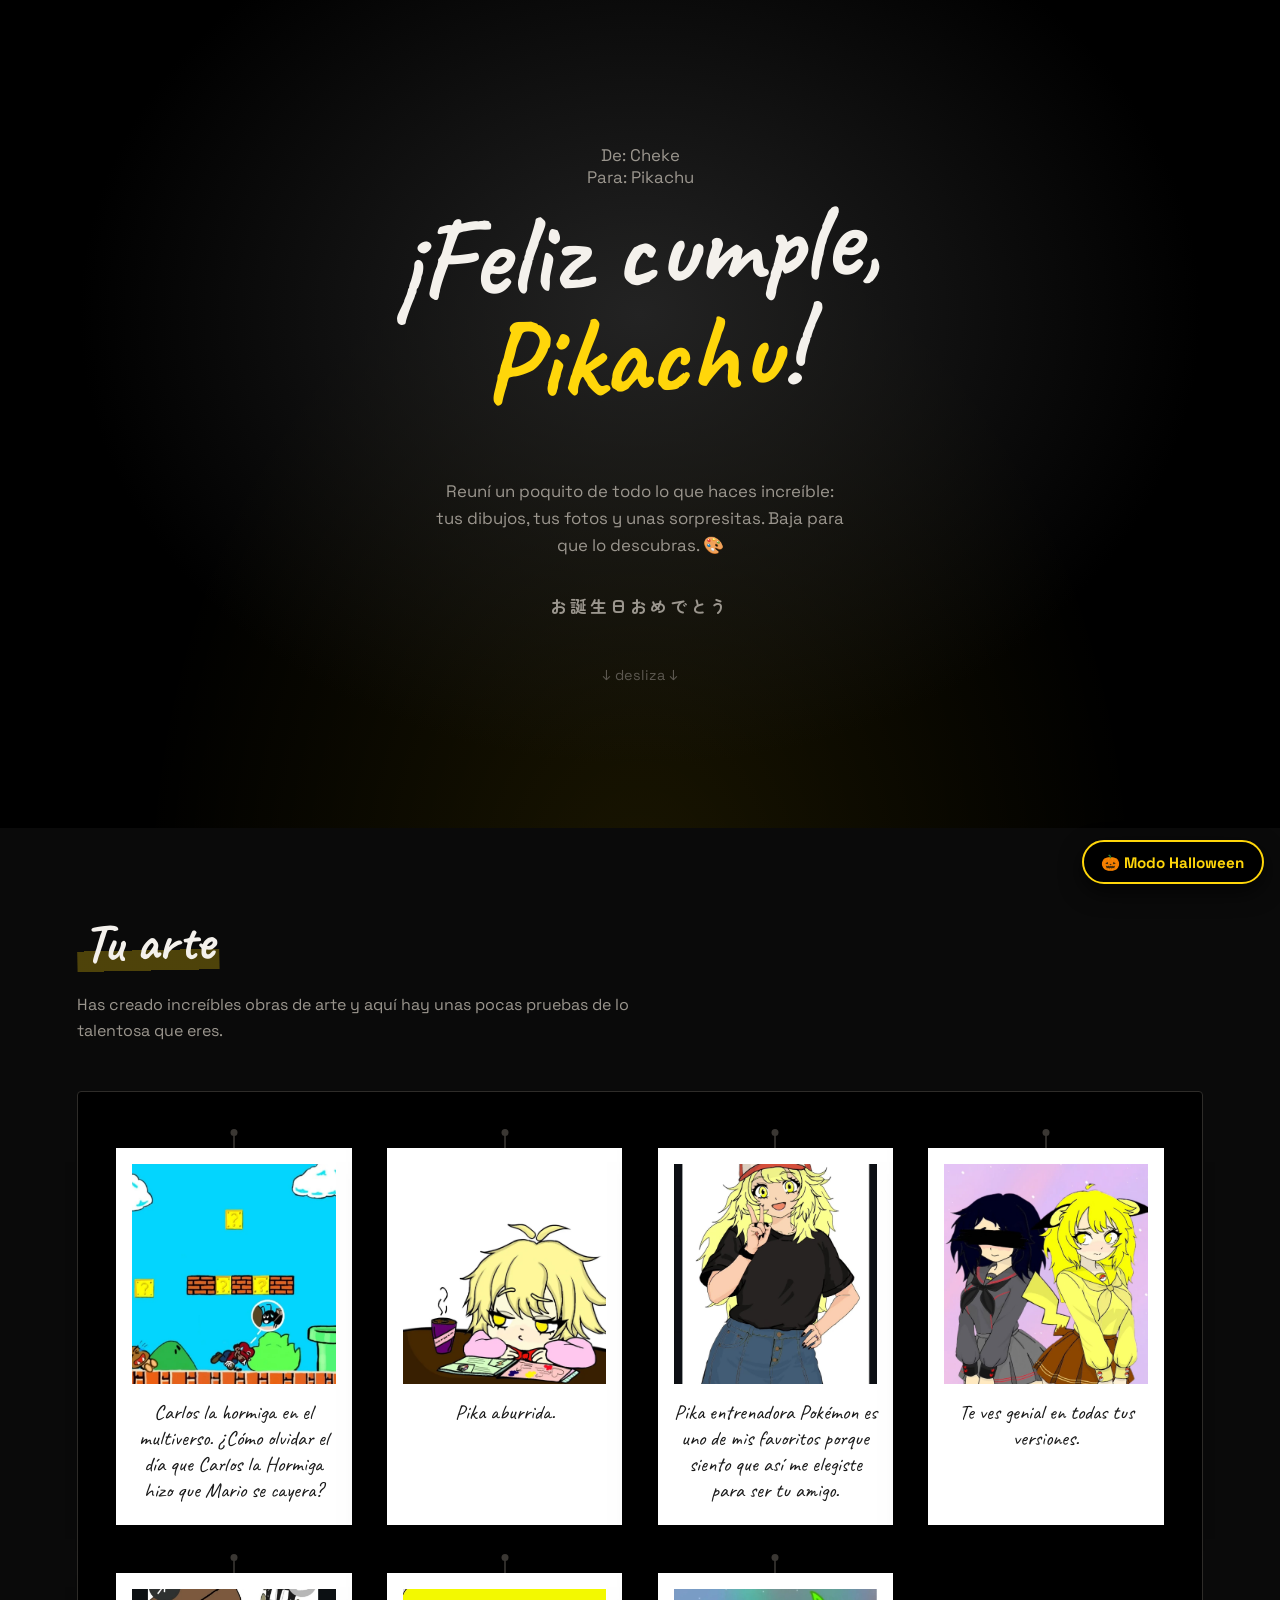
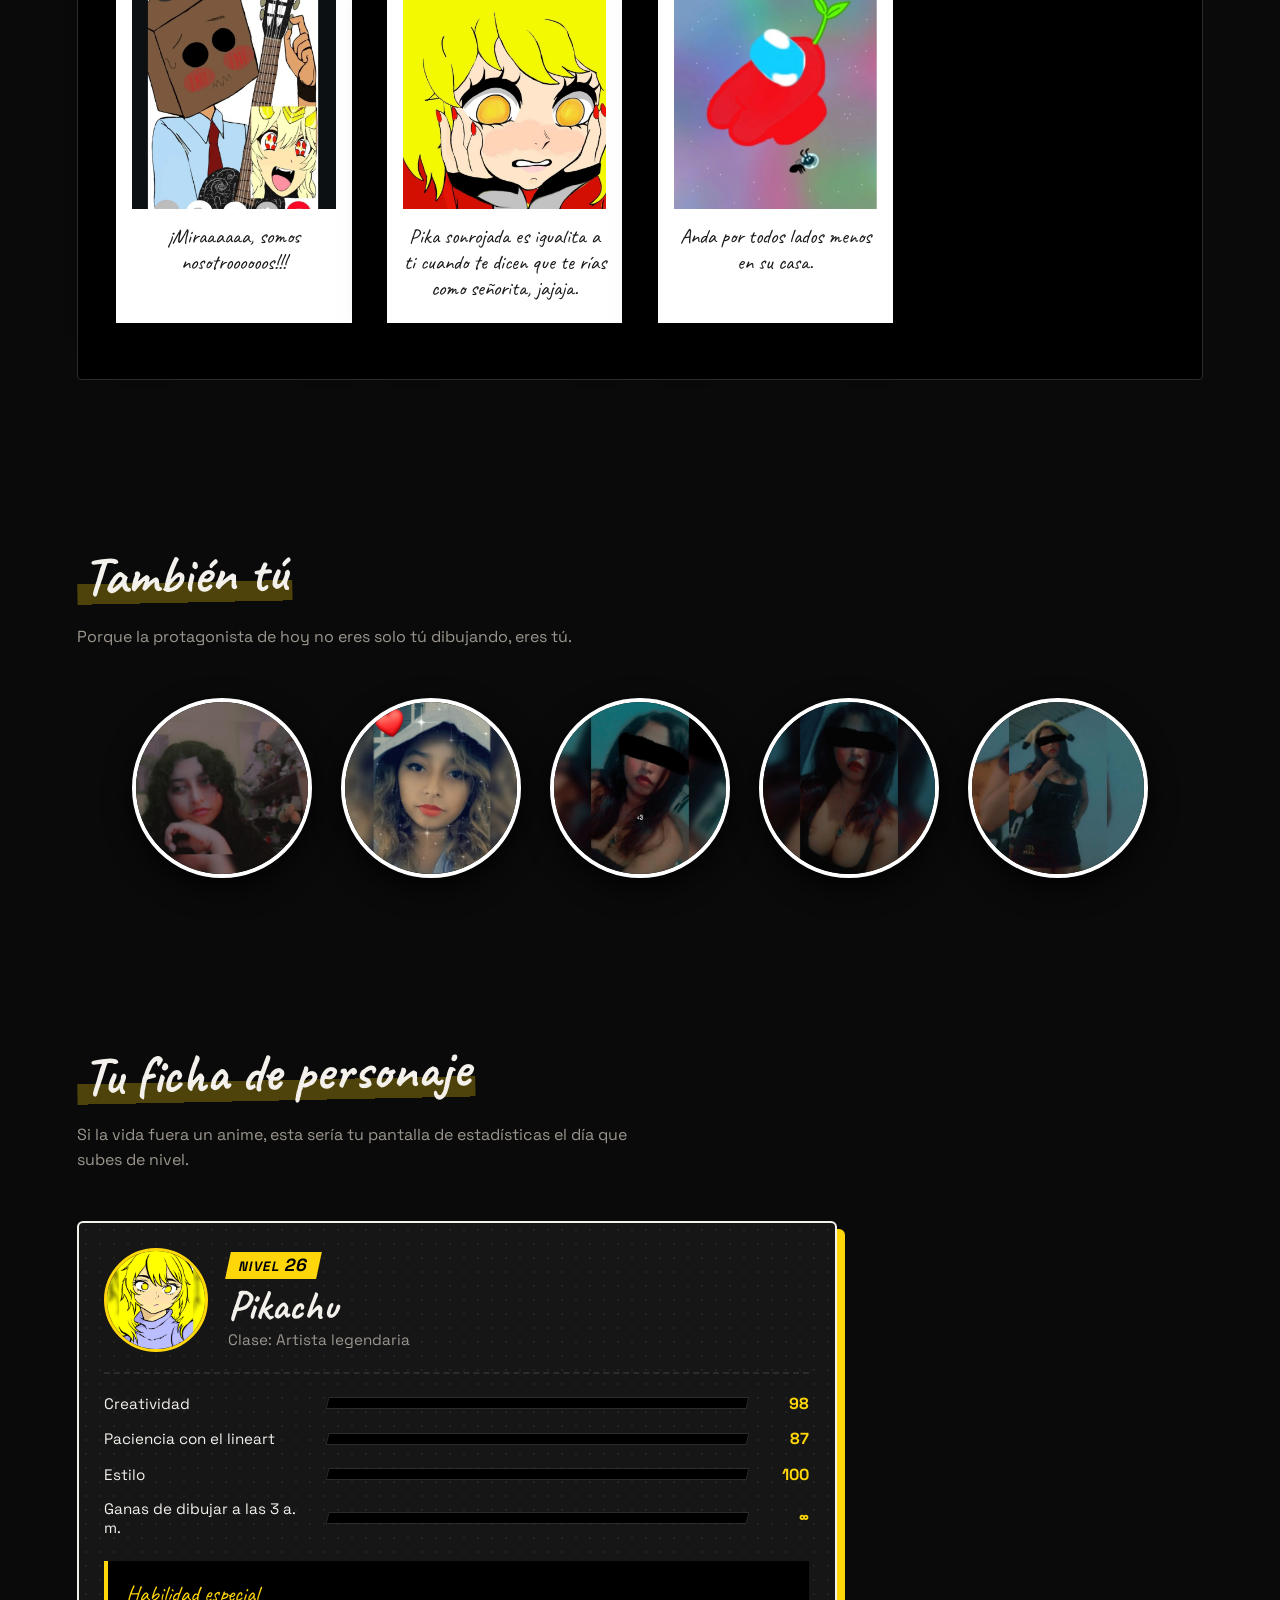
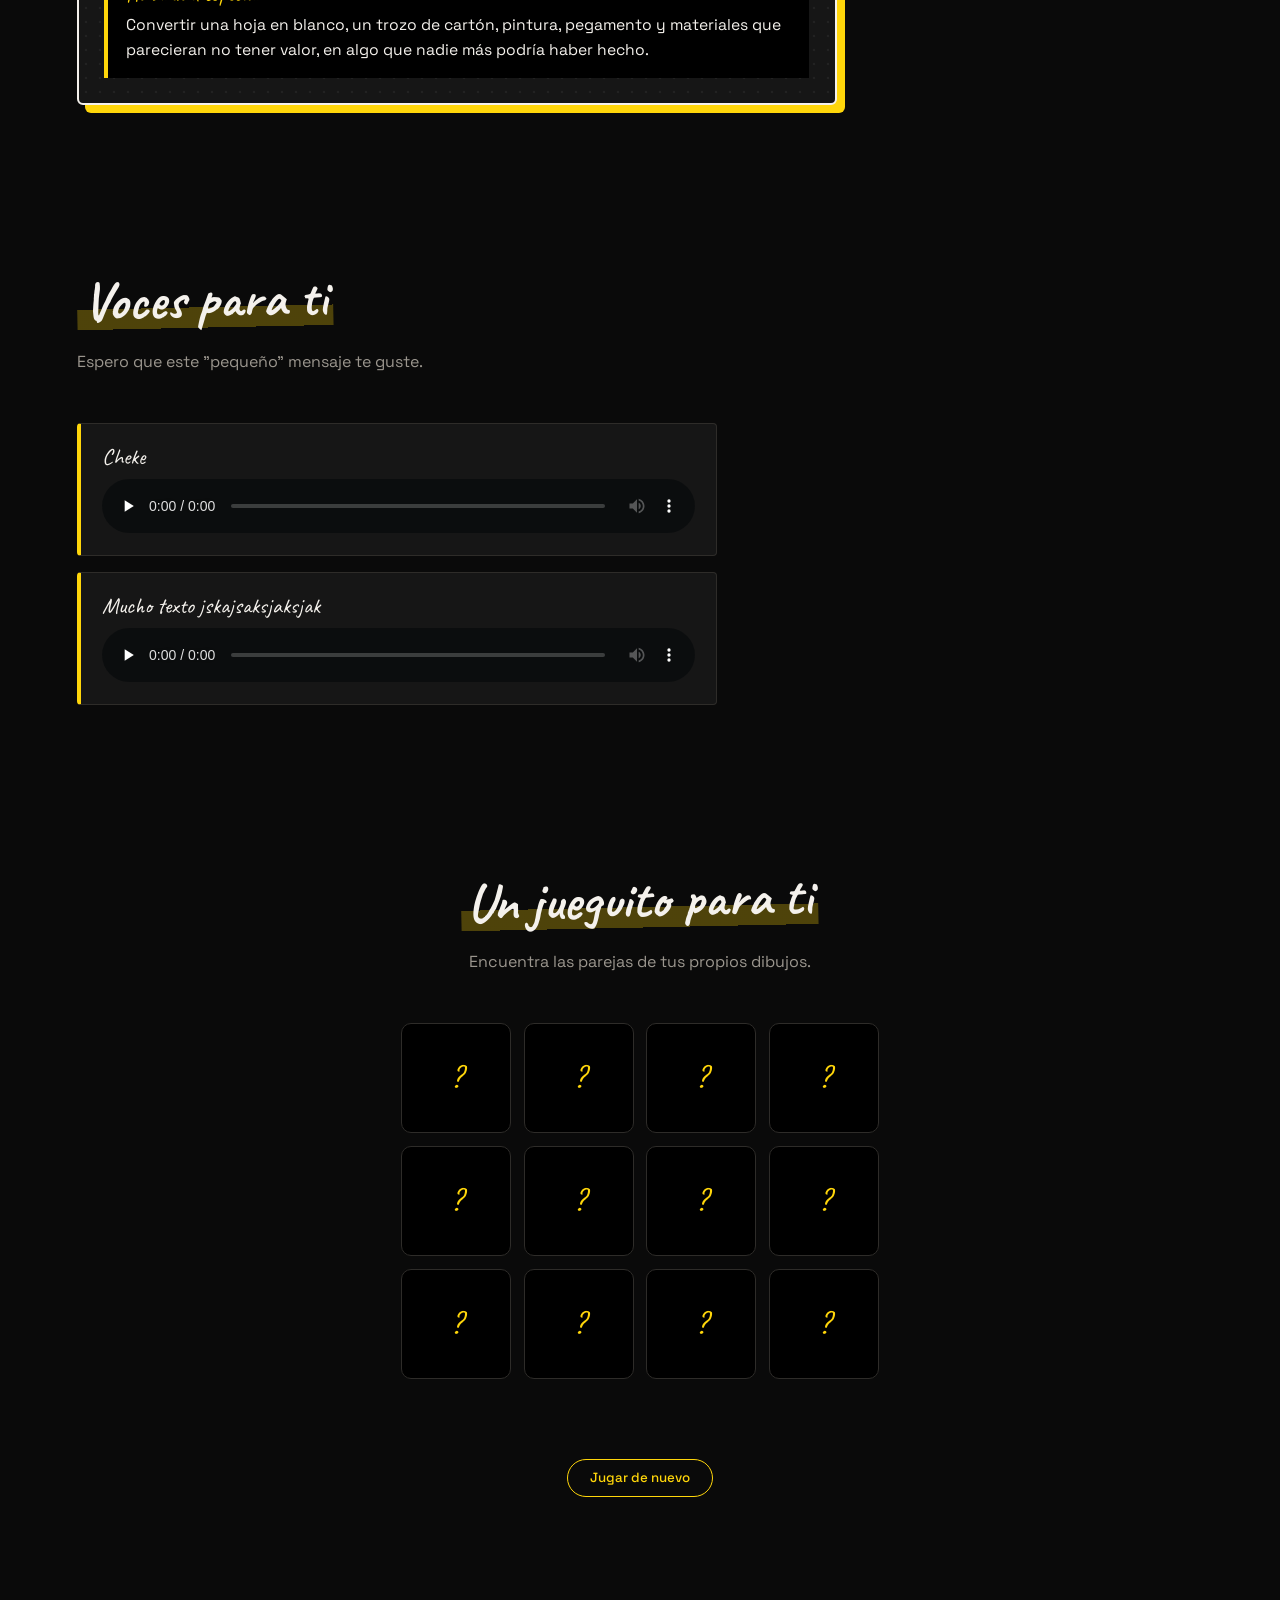
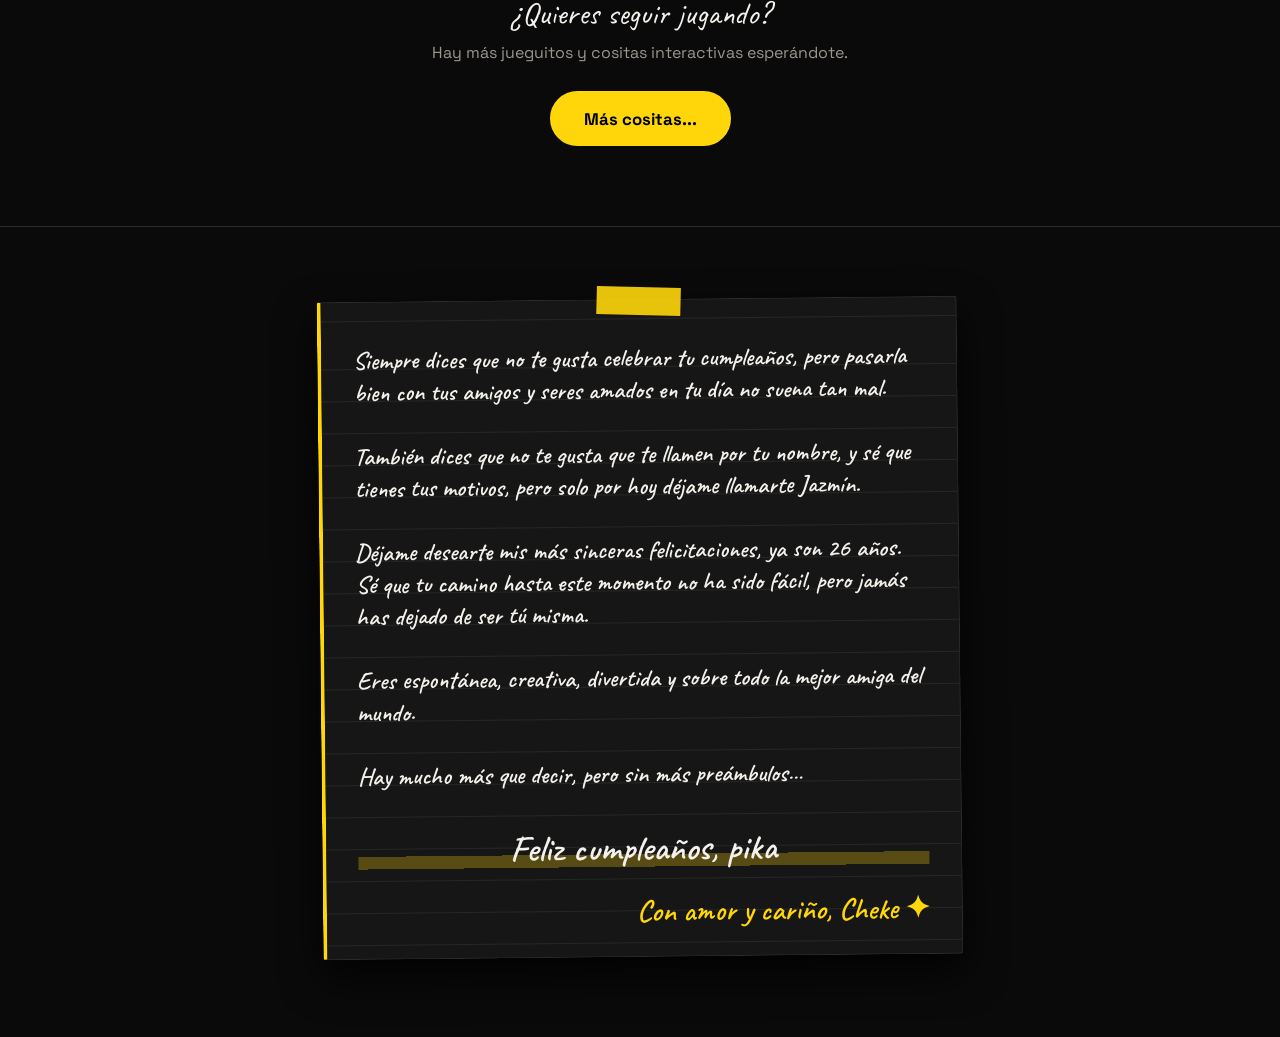
==== index.html @ 014e16ab "Add files via upload" ====
<!DOCTYPE html>
<html lang="es">
<head>
<meta charset="UTF-8">
<meta name="viewport" content="width=device-width, initial-scale=1.0">
<title>Feliz cumpleaños, Pikachu</title>
<link rel="preconnect" href="https://fonts.googleapis.com">
<link href="https://fonts.googleapis.com/css2?family=Caveat:wght@600;700&family=Space+Grotesk:wght@400;500;700&family=Zen+Maru+Gothic:wght@700&display=swap" rel="stylesheet">
<link rel="stylesheet" href="estilos.css">
</head>
<body>

<!-- ============================================================
     MODO HALLOWEEN: botón fijo + decoración (solo se ve activado)
     ============================================================ -->
<button id="boton-halloween" class="boton-halloween" aria-pressed="false">🎃 Modo Halloween</button>

<div class="deco-halloween" aria-hidden="true">
  <span style="left:6%;  font-size:2rem;   animation-duration:16s; animation-delay:0s;">🦇</span>
  <span style="left:18%; font-size:2.6rem; animation-duration:22s; animation-delay:4s;">👻</span>
  <span style="left:32%; font-size:1.8rem; animation-duration:18s; animation-delay:9s;">🦇</span>
  <span style="left:47%; font-size:2.4rem; animation-duration:25s; animation-delay:2s;">🎃</span>
  <span style="left:61%; font-size:2rem;   animation-duration:19s; animation-delay:7s;">🕷️</span>
  <span style="left:74%; font-size:2.6rem; animation-duration:23s; animation-delay:12s;">👻</span>
  <span style="left:86%; font-size:1.9rem; animation-duration:17s; animation-delay:5s;">🦇</span>
  <span style="left:93%; font-size:2.2rem; animation-duration:26s; animation-delay:10s;">🎃</span>
</div>
<svg class="telarana telarana-izq" viewBox="0 0 100 100" aria-hidden="true"><g fill="none" stroke="currentColor" stroke-width="1"><path d="M0 0 L100 0 M0 0 L90 40 M0 0 L70 70 M0 0 L40 90 M0 0 L0 100"/><path d="M25 0 Q22 22 0 25 M50 0 Q42 42 0 50 M75 0 Q62 62 0 75"/></g></svg>
<svg class="telarana telarana-der" viewBox="0 0 100 100" aria-hidden="true"><g fill="none" stroke="currentColor" stroke-width="1"><path d="M0 0 L100 0 M0 0 L90 40 M0 0 L70 70 M0 0 L40 90 M0 0 L0 100"/><path d="M25 0 Q22 22 0 25 M50 0 Q42 42 0 50 M75 0 Q62 62 0 75"/></g></svg>

<!-- ============================================================
     HERO — edita el nombre y el mensaje directamente aquí
     ============================================================ -->
<div class="hero">
  <div class="eyebrow">De: Cheke <br> Para: Pikachu</div>
  <h1>¡Feliz cumple,<br><span>Pikachu</span>!</h1>
  <svg class="squiggle" viewBox="0 0 220 28"><path d="M2 20 Q 40 2, 70 18 T 140 16 T 218 10"/></svg>
  <p class="subt">Reuní un poquito de todo lo que haces increíble: tus dibujos,
    tus fotos y unas sorpresitas. Baja para que lo descubras. 🎨</p>
  <div class="jp" lang="ja">お誕生日おめでとう</div>
  <p class="solo-halloween">…y cumples años en el mes más misterioso del año 🎃</p>
  <div class="scrolldown">↓ desliza ↓</div>
</div>

<!-- ============================================================
     GALERÍA DE DIBUJOS

     Para agregar un dibujo nuevo, copia todo el bloque marcado
     "INICIO DIBUJO" hasta "FIN DIBUJO" y pégalo dentro de
     #grid-dibujos, justo antes de </div>. No necesitas tocar el
     CSS: el estilo (marco, sombra, gancho) se aplica solo por
     tener la clase "tarjeta-dibujo".

     - Cambia el "src" por la ruta o URL de la imagen.
     - Cambia el texto entre <p> y </p> por la descripción.
     ============================================================ -->
<section id="dibujos">
  <h2 class="titulo-seccion">Tu arte</h2>
  <p class="intro-seccion">Has creado increíbles obras de arte y aquí hay unas pocas pruebas de lo talentosa que eres.</p>
  <div class="corcho">
    <div class="grid-dibujos" id="grid-dibujos">

      <!-- INICIO DIBUJO -->
      <div class="tarjeta-dibujo">
        <div class="cinta"></div>
        <img src="dibujos/Carlos la hormiga mario.jpg" alt="Carlos la hormiga y Mario">
        <p>Carlos la hormiga en el multiverso. ¿Cómo olvidar el día que Carlos la Hormiga hizo que Mario se cayera?</p>
      </div>
      <!-- FIN DIBUJO -->

      <!-- INICIO DIBUJO -->
      <div class="tarjeta-dibujo">
        <div class="cinta"></div>
        <img src="dibujos/pika aburrida.jpg" alt="Pika aburrida">
        <p>Pika aburrida.</p>
      </div>
      <!-- FIN DIBUJO -->

      <!-- INICIO DIBUJO -->
      <div class="tarjeta-dibujo">
        <div class="cinta"></div>
        <img src="dibujos/pika pokemon.jpg" alt="Pika entrenadora Pokémon">
        <p>Pika entrenadora Pokémon es uno de mis favoritos porque siento que así me elegiste para ser tu amigo.</p>
      </div>
      <!-- FIN DIBUJO -->

      <!-- INICIO DIBUJO -->
      <div class="tarjeta-dibujo">
        <div class="cinta"></div>
        <img src="dibujos/pika pelinegra y rubia.jpg" alt="Pika pelinegra y rubia">
        <p>Te ves genial en todas tus versiones.</p>
      </div>
      <!-- FIN DIBUJO -->

      <!-- INICIO DIBUJO -->
      <div class="tarjeta-dibujo">
        <div class="cinta"></div>
        <img src="dibujos/pika y el chico caja.jpg" alt="Pika y el chico caja">
        <p>¡Miraaaaaa, somos nosotroooooos!!!</p>
      </div>
      <!-- FIN DIBUJO -->

      <!-- INICIO DIBUJO -->
      <div class="tarjeta-dibujo">
        <div class="cinta"></div>
        <img src="dibujos/pika sonrojada.jpg" alt="Pika sonrojada">
        <p>Pika sonrojada es igualita a ti cuando te dicen que te rías como señorita, jajaja.</p>
      </div>
      <!-- FIN DIBUJO -->

      <!-- INICIO DIBUJO -->
      <div class="tarjeta-dibujo">
        <div class="cinta"></div>
        <img src="dibujos/carlos la hormiga among us.jpg" alt="Carlos la hormiga en Among Us">
        <p>Anda por todos lados menos en su casa.</p>
      </div>
      <!-- FIN DIBUJO -->

    </div>
  </div>
</section>

<!-- ============================================================
     FOTOS DE ELLA

     Para agregar una foto nueva copia el bloque "INICIO FOTO"
     y pégalo antes de </div>. Solo cambia el "src".
     ============================================================ -->
<section id="fotos">
  <h2 class="titulo-seccion">También tú</h2>
  <p class="intro-seccion">Porque la protagonista de hoy no eres solo tú dibujando, eres tú.</p>
  <div class="grid-fotos" id="grid-fotos">

    <!-- INICIO FOTO -->
    <img src="fotos pika/foto_pika_1.jpeg" alt="Foto de pika" class="foto-circulo">
    <!-- FIN FOTO -->

    <!-- INICIO FOTO -->
    <img src="fotos pika/foto_pika_2.jpeg" alt="Foto de pika" class="foto-circulo">
    <!-- FIN FOTO -->

    <!-- INICIO FOTO -->
    <img src="fotos pika/foto_pika_3.jpeg" alt="Foto de pika" class="foto-circulo">
    <!-- FIN FOTO -->

    <!-- INICIO FOTO -->
    <img src="fotos pika/foto_pika_4.jpeg" alt="Foto de pika" class="foto-circulo">
    <!-- FIN FOTO -->

    <!-- INICIO FOTO -->
    <img src="fotos pika/foto_pika_5.jpeg" alt="Foto de pika" class="foto-circulo">
    <!-- FIN FOTO -->

  </div>
</section>

<!-- ============================================================
     FICHA DE PERSONAJE (estilo anime / RPG)

     Todo se edita aquí mismo:
     - La foto, el nivel (su edad), el nombre y la clase.
     - Cada estadística: cambia el nombre y el número. La barra
       se llena sola según el número (0 a 100). Si pones algo que
       no es número, por ejemplo ∞, la barra queda llena.
     - Para agregar otra estadística copia el bloque
       "INICIO STAT" hasta "FIN STAT".
     ============================================================ -->
<section id="ficha">
  <h2 class="titulo-seccion">Tu ficha de personaje</h2>
  <p class="intro-seccion">Si la vida fuera un anime, esta sería tu pantalla de estadísticas el día que subes de nivel.</p>

  <div class="ficha">
    <div class="ficha-cabecera">
      <img class="ficha-foto" src="fotos pika/foto_pika_6.jpeg" alt="Foto de pika">
      <div>
        <div class="ficha-nivel">NIVEL <strong>26</strong></div>
        <h3 class="ficha-nombre">Pikachu</h3>
        <div class="ficha-clase">Clase: Artista legendaria</div>
      </div>
    </div>

    <div class="ficha-stats">

      <!-- INICIO STAT -->
      <div class="stat">
        <span class="stat-nombre">Creatividad</span>
        <div class="barra"><div class="barra-llena"></div></div>
        <span class="stat-valor">98</span>
      </div>
      <!-- FIN STAT -->

      <!-- INICIO STAT -->
      <div class="stat">
        <span class="stat-nombre">Paciencia con el lineart</span>
        <div class="barra"><div class="barra-llena"></div></div>
        <span class="stat-valor">87</span>
      </div>
      <!-- FIN STAT -->

      <!-- INICIO STAT -->
      <div class="stat">
        <span class="stat-nombre">Estilo</span>
        <div class="barra"><div class="barra-llena"></div></div>
        <span class="stat-valor">100</span>
      </div>
      <!-- FIN STAT -->

      <!-- INICIO STAT -->
      <div class="stat">
        <span class="stat-nombre">Ganas de dibujar a las 3 a. m.</span>
        <div class="barra"><div class="barra-llena"></div></div>
        <span class="stat-valor">∞</span>
      </div>
      <!-- FIN STAT -->

    </div>

    <div class="ficha-habilidad">
      <span class="etiqueta">Habilidad especial</span>
      Convertir una hoja en blanco, un trozo de cartón, pintura, pegamento y materiales que parecieran no tener valor, en algo que nadie más podría haber hecho.
    </div>
  </div>
</section>

<!-- ============================================================
     MENSAJES DE AUDIO

     Para agregar un mensaje nuevo copia el bloque "INICIO
     MENSAJE" y pégalo antes de </div>. Cambia el nombre y el
     "src" del audio.
     ============================================================ -->
<section id="mensajes">
  <h2 class="titulo-seccion">Voces para ti</h2>
  <p class="intro-seccion">Espero que este "pequeño" mensaje te guste.</p>
  <div class="lista-mensajes" id="lista-mensajes">

    <!-- INICIO MENSAJE -->
    <div class="mensaje-audio">
      <p class="quien">Cheke</p>
      <audio controls preload="none" src="audios/cheke.mp3"></audio>
    </div>
    <!-- FIN MENSAJE -->

    <!-- INICIO MENSAJE -->
    <div class="mensaje-audio">
      <p class="quien">Mucho texto jskajsaksjaksjak</p>
      <audio controls preload="none" src="audios/cheke.2.mp3"></audio>
    </div>
    <!-- FIN MENSAJE -->

  </div>
</section>

<!-- ============================================================
     JUEGO DE MEMORIA
     No hace falta tocar esta sección: el juego toma automática-
     mente los dibujos que pusiste arriba en #grid-dibujos.
     ============================================================ -->
<section id="juego">
  <div class="juego-wrap">
    <h2 class="titulo-seccion">Un jueguito para ti</h2>
    <p class="intro-seccion" style="margin-left:auto;margin-right:auto;">Encuentra las parejas de tus propios dibujos.</p>
    <div id="tablero"></div>
    <div id="estado-juego"></div>
    <button id="reiniciar">Jugar de nuevo</button>
  </div>
</section>

<!-- ============================================================
     BOTÓN HACIA LA PÁGINA DE JUEGOS (juegos.html)
     ============================================================ -->
<section id="mas-juegos">
  <div class="hand-pregunta">¿Quieres seguir jugando?</div>
  <p>Hay más jueguitos y cositas interactivas esperándote.</p>
  <a class="boton-amarillo" href="juegos.html">Más cositas...</a>
</section>

<!-- ============================================================
     DEDICATORIA (carta final)
     Cada párrafo es un <p>. Para agregar otro párrafo copia una
     línea <p>...</p> y pégala donde quieras dentro de la carta.
     El estilo (papel rayado, cinta amarilla, firma) se aplica solo.
     ============================================================ -->
<footer class="pie-carta">
  <div class="carta-dedicatoria">
    <div class="carta-cinta"></div>

    <p>Siempre dices que no te gusta celebrar tu cumpleaños, pero pasarla bien con tus amigos y seres amados en tu día no suena tan mal.</p>

    <p>También dices que no te gusta que te llamen por tu nombre, y sé que tienes tus motivos, pero solo por hoy déjame llamarte Jazmín.</p>

    <p>Déjame desearte mis más sinceras felicitaciones, ya son 26 años. Sé que tu camino hasta este momento no ha sido fácil, pero jamás has dejado de ser tú misma.</p>

    <p>Eres espontánea, creativa, divertida y sobre todo la mejor amiga del mundo.</p>

    <p>Hay mucho más que decir, pero sin más preámbulos…</p>

    <p class="carta-final">Feliz cumpleaños, pika</p>

    <p class="carta-firma">Con amor y cariño, Cheke ✦</p>
  </div>
</footer>

<!-- ============================================================
     POP-UP para ver un dibujo en grande. No necesitas tocar
     esto: se abre solo al hacer clic en cualquier dibujo de
     la galería.
     ============================================================ -->
<div id="lightbox" class="lightbox oculto">
  <button id="cerrar-lightbox" class="cerrar-lightbox" aria-label="Cerrar">✕</button>
  <img id="lightbox-img" src="" alt="">
</div>

<script src="script.js"></script>
</body>
</html>
---- estilos.css ----
/* ============================================================
   PALETA — el color favorito de ella es el negro, así que la
   página entera es una pared de galería oscura y sus dibujos
   son lo único iluminado.
   ============================================================ */
:root{
  --negro: #000000;        /* el color favorito */
  --pared: #0a0a0a;        /* fondo de la página */
  --pared-2: #161616;      /* bloques y tarjetas */
  --tiza: #f4f1ec;         /* texto claro */
  --tiza-suave: #9b968e;   /* texto secundario */
  --marco: #ffffff;        /* marco de los dibujos */
  --linea: #2e2c29;        /* bordes finos */
  --amarillo: #ffd60a;     /* acento: como un resaltador sobre la pared negra */
  --amarillo-suave: rgba(255,214,10,.28);
}

*{ box-sizing:border-box; }
html{ scroll-behavior:smooth; }
body{
  margin:0;
  background:var(--pared);
  color:var(--tiza);
  font-family:'Space Grotesk', sans-serif;
  overflow-x:hidden;
}
h1,h2,.hand{ font-family:'Caveat', cursive; }

@media (prefers-reduced-motion: reduce){
  *{ animation-duration:0.001ms !important; transition-duration:0.001ms !important; }
}

/* ---------- HERO ---------- */
.hero{
  min-height:92vh;
  display:flex;
  flex-direction:column;
  align-items:center;
  justify-content:center;
  text-align:center;
  padding:6vh 6vw;
  position:relative;
  background:
    radial-gradient(ellipse at 50% 38%, #232323 0%, transparent 62%),
    radial-gradient(ellipse at 50% 110%, rgba(255,214,10,.10) 0%, transparent 55%),
    var(--negro);
}
.hero .eyebrow{
  font-size:1.05rem;
  color:var(--tiza-suave);
  margin-bottom:.5rem;
}
.hero h1{
  font-size:clamp(3rem, 11vw, 7rem);
  line-height:0.95;
  margin:0;
  transform:rotate(-3deg);
  color:var(--tiza);
}
/* el nombre va en negro con contorno blanco: relleno del color
   favorito, visible gracias al trazo */
.hero h1 span{
  color:var(--amarillo);
}
.hero .subt{
  max-width:38ch;
  margin-top:1.4rem;
  font-size:1.05rem;
  line-height:1.6;
  color:var(--tiza-suave);
}
.squiggle{
  width:220px; height:28px; margin-top:1.2rem;
  animation:draw 1.4s ease-out .3s both;
}
.squiggle path{
  stroke:var(--amarillo);
  stroke-width:5;
  fill:none;
  stroke-linecap:round;
  stroke-dasharray:340;
  stroke-dashoffset:340;
}
@keyframes draw{ to{ stroke-dashoffset:0; } }
.scrolldown{
  margin-top:3rem;
  font-size:.9rem;
  color:#5c5850;
}

/* ---------- SECCIONES ---------- */
section{ padding:5rem 6vw; }
.titulo-seccion{
  font-size:clamp(2.2rem, 6vw, 3.4rem);
  margin:0 0 2.5rem 0;
  transform:rotate(-1.2deg);
  display:inline-block;
  color:var(--tiza);
  /* subrayado tipo resaltador amarillo */
  background:linear-gradient(transparent 62%, var(--amarillo-suave) 62%, var(--amarillo-suave) 92%, transparent 92%);
  padding:0 .35rem;
}
.intro-seccion{
  max-width:56ch;
  color:var(--tiza-suave);
  margin:-1.5rem 0 3rem 0;
  line-height:1.6;
}

/* ---------- PARED DE GALERÍA / DIBUJOS ---------- */
.corcho{
  background:var(--negro);
  border:1px solid var(--linea);
  border-radius:4px;
  padding:3.5rem 3vw;
}
.grid-dibujos{
  display:grid;
  grid-template-columns:repeat(auto-fill, minmax(230px, 1fr));
  gap:3rem 2.2rem;
}
/* cada dibujo va montado como una obra: marco blanco, sombra
   proyectada sobre la pared negra */
.tarjeta-dibujo{
  background:var(--marco);
  padding:16px 16px 22px 16px;
  box-shadow:0 14px 34px rgba(0,0,0,.85);
  transition:transform .25s ease, box-shadow .25s ease;
  position:relative;
}
.tarjeta-dibujo:hover,
.tarjeta-dibujo:focus-within{
  transform:translateY(-8px);
  box-shadow:0 22px 46px rgba(0,0,0,.95);
  z-index:2;
}
/* el gancho del que cuelga cada cuadro */
.tarjeta-dibujo .cinta{
  position:absolute; top:-14px; left:50%;
  transform:translateX(-50%);
  width:2px; height:14px;
  background:var(--linea);
}
.tarjeta-dibujo .cinta::after{
  content:'';
  position:absolute; top:-5px; left:50%;
  transform:translateX(-50%);
  width:7px; height:7px;
  border-radius:50%;
  background:#3a3733;
}
.tarjeta-dibujo img{
  width:100%; height:220px; object-fit:cover; display:block;
  background:#e8e5df;
  cursor:zoom-in;
}
.tarjeta-dibujo p{
  font-family:'Caveat', cursive;
  font-size:1.3rem;
  margin:.9rem 0 0 0;
  text-align:center;
  color:#1a1a1a;
}

/* ---------- FOTOS DE ELLA ---------- */
.grid-fotos{
  display:flex;
  flex-wrap:wrap;
  gap:1.8rem;
  justify-content:center;
}
.foto-circulo{
  width:180px; height:180px;
  border-radius:50%;
  object-fit:cover;
  border:4px solid var(--marco);
  box-shadow:0 10px 28px rgba(0,0,0,.8);
}

/* ---------- MENSAJES DE AUDIO ---------- */
.lista-mensajes{
  display:flex;
  flex-direction:column;
  gap:1rem;
  max-width:640px;
}
.mensaje-audio{
  background:var(--pared-2);
  border:1px solid var(--linea);
  border-left:4px solid var(--amarillo);
  border-radius:4px;
  padding:1.1rem 1.3rem;
}
.mensaje-audio .quien{
  font-family:'Caveat', cursive;
  font-size:1.4rem;
  margin:0 0 .5rem 0;
  color:var(--tiza);
}
.mensaje-audio audio{
  width:100%;
  filter:invert(1) hue-rotate(180deg); /* controles visibles en fondo oscuro */
}

/* ---------- JUEGO DE MEMORIA ---------- */
.juego-wrap{ text-align:center; }
#tablero{
  display:grid;
  grid-template-columns:repeat(4, minmax(70px, 110px));
  gap:.8rem;
  justify-content:center;
  margin:2rem auto;
  max-width:520px;
}
.carta{
  aspect-ratio:1/1;
  perspective:800px;
  cursor:pointer;
}
.carta:focus-visible{ outline:3px solid var(--tiza); outline-offset:4px; border-radius:10px; }
.carta-interior{
  position:relative; width:100%; height:100%;
  transition:transform .5s;
  transform-style:preserve-3d;
}
.carta.volteada .carta-interior,
.carta.encontrada .carta-interior{
  transform:rotateY(180deg);
}
.cara{
  position:absolute; inset:0;
  backface-visibility:hidden;
  border-radius:10px;
  display:flex; align-items:center; justify-content:center;
  overflow:hidden;
}
.cara-atras{
  background:var(--negro);
  border:1px solid var(--linea);
  font-family:'Caveat', cursive;
  font-size:2rem;
  color:var(--amarillo);
}
.cara-frente{
  transform:rotateY(180deg);
  background:var(--marco);
}
.cara-frente img{ width:100%; height:100%; object-fit:cover; }
.carta.encontrada .cara-frente{ opacity:.45; }

#estado-juego{
  font-family:'Caveat', cursive;
  font-size:1.6rem;
  color:var(--tiza);
  min-height:2rem;
}
#reiniciar{
  margin-top:1rem;
  border:1px solid var(--amarillo);
  background:transparent;
  color:var(--amarillo);
  padding:.6rem 1.4rem;
  border-radius:30px;
  font-family:'Space Grotesk', sans-serif;
  font-weight:500;
  cursor:pointer;
  transition:background .2s ease, color .2s ease;
}
#reiniciar:hover{ background:var(--amarillo); color:var(--negro); }
#reiniciar:focus-visible{ outline:3px solid var(--tiza); outline-offset:3px; }

footer{
  text-align:center;
  padding:3rem 1rem 4rem;
  font-family:'Caveat', cursive;
  font-size:1.6rem;
  color:var(--tiza-suave);
  border-top:1px solid var(--linea);
}

/* ---------- POP-UP (lightbox) para ver un dibujo en grande ---------- */
.lightbox{
  position:fixed;
  inset:0;
  background:rgba(0,0,0,.92);
  display:flex;
  align-items:center;
  justify-content:center;
  padding:5vh 5vw;
  z-index:100;
}
.lightbox.oculto{ display:none; }
.lightbox img{
  max-width:100%;
  max-height:90vh;
  object-fit:contain;
  box-shadow:0 20px 60px rgba(0,0,0,.6);
  background:var(--marco);
}
.cerrar-lightbox{
  position:fixed;
  top:18px;
  right:22px;
  width:44px;
  height:44px;
  border-radius:50%;
  border:1px solid var(--tiza);
  background:rgba(0,0,0,.5);
  color:var(--tiza);
  font-size:1.3rem;
  line-height:1;
  cursor:pointer;
  display:flex;
  align-items:center;
  justify-content:center;
}
.cerrar-lightbox:hover{ background:var(--amarillo); color:var(--negro); border-color:var(--amarillo); }
.cerrar-lightbox:focus-visible{ outline:3px solid var(--tiza); outline-offset:3px; }

/* ---------- AJUSTES PARA CELULAR Y TABLET ---------- */
@media (max-width: 480px){
  #tablero{
    grid-template-columns:repeat(3, minmax(60px, 1fr));
  }
  .foto-circulo{
    width:130px; height:130px;
  }
}


/* ============================================================
   BOTÓN AMARILLO + PÁGINA DE JUEGOS
   ============================================================ */
.boton-amarillo{
  display:inline-block;
  background:var(--amarillo);
  color:var(--negro);
  font-family:'Space Grotesk', sans-serif;
  font-weight:700;
  font-size:1.05rem;
  text-decoration:none;
  padding:.9rem 2rem;
  border-radius:40px;
  border:2px solid var(--amarillo);
  transition:transform .2s ease, background .2s ease, color .2s ease;
}
.boton-amarillo:hover{ transform:translateY(-3px); background:transparent; color:var(--amarillo); }
.boton-amarillo:focus-visible{ outline:3px solid var(--tiza); outline-offset:4px; }

#mas-juegos{ text-align:center; padding-top:1rem; }
#mas-juegos p{
  max-width:44ch;
  margin:0 auto 1.6rem;
  color:var(--tiza-suave);
  line-height:1.6;
}
#mas-juegos .hand-pregunta{
  font-family:'Caveat', cursive;
  font-size:2rem;
  color:var(--tiza);
  margin-bottom:.4rem;
}

/* ---------- página juegos.html ---------- */
.hero-chico{ min-height:56vh; }
.volver{
  position:absolute;
  top:20px; left:6vw;
  color:var(--tiza-suave);
  text-decoration:none;
  font-size:.95rem;
}
.volver:hover{ color:var(--amarillo); }
.volver:focus-visible{ outline:3px solid var(--tiza); outline-offset:3px; }

.grid-juegos{
  display:grid;
  grid-template-columns:repeat(auto-fill, minmax(250px, 1fr));
  gap:1.6rem;
}
.tarjeta-juego{
  display:flex;
  flex-direction:column;
  gap:.5rem;
  background:var(--pared-2);
  border:1px solid var(--linea);
  border-top:4px solid var(--amarillo);
  border-radius:4px;
  padding:1.4rem 1.4rem 1.6rem;
  color:var(--tiza);
  text-decoration:none;
  transition:transform .25s ease, box-shadow .25s ease, border-color .25s ease;
}
.tarjeta-juego:hover,
.tarjeta-juego:focus-visible{
  transform:translateY(-6px);
  box-shadow:0 18px 36px rgba(0,0,0,.9);
  border-color:var(--amarillo);
}
.tarjeta-juego:focus-visible{ outline:3px solid var(--tiza); outline-offset:3px; }
.tarjeta-juego .icono{ font-size:2.2rem; line-height:1; }
.tarjeta-juego h3{
  font-family:'Caveat', cursive;
  font-size:1.8rem;
  margin:.2rem 0 0;
  color:var(--tiza);
}
.tarjeta-juego p{
  margin:0;
  color:var(--tiza-suave);
  line-height:1.55;
  font-size:.98rem;
}
.tarjeta-juego .jugar{
  margin-top:auto;
  padding-top:.8rem;
  color:var(--amarillo);
  font-weight:500;
}


/* ============================================================
   ANIME: saludo en japonés + FICHA DE PERSONAJE
   ============================================================ */
.jp{
  font-family:'Zen Maru Gothic', 'Hiragino Sans', 'Yu Gothic', sans-serif;
  font-weight:700;
  letter-spacing:.18em;
  color:var(--tiza-suave);
  margin-top:1.2rem;
  font-size:1.05rem;
}
.solo-halloween{ display:none; }

.ficha{
  max-width:760px;
  background:
    radial-gradient(circle, rgba(255,255,255,.05) 1.2px, transparent 1.6px) 0 0 / 14px 14px,
    var(--pared-2);
  border:2px solid var(--tiza);
  border-radius:6px;
  padding:1.6rem;
  box-shadow:8px 8px 0 var(--amarillo);
}
.ficha-cabecera{
  display:flex;
  align-items:center;
  gap:1.2rem;
  padding-bottom:1.2rem;
  margin-bottom:1.2rem;
  border-bottom:2px dashed var(--linea);
}
.ficha-foto{
  width:104px; height:104px;
  border-radius:50%;
  object-fit:cover;
  border:3px solid var(--amarillo);
  background:var(--pared);
  flex-shrink:0;
}
.ficha-nivel{
  display:inline-block;
  background:var(--amarillo);
  color:var(--negro);
  font-weight:700;
  font-size:.85rem;
  letter-spacing:.08em;
  padding:.15rem .7rem;
  transform:skewX(-12deg);
}
.ficha-nivel strong{ font-size:1.1rem; }
.ficha-nombre{
  font-family:'Caveat', cursive;
  font-size:2.6rem;
  line-height:1;
  margin:.4rem 0 .2rem;
  color:var(--tiza);
}
.ficha-clase{ color:var(--tiza-suave); font-size:.95rem; }

.ficha-stats{ display:flex; flex-direction:column; gap:.9rem; }
.stat{
  display:grid;
  grid-template-columns:minmax(120px, 210px) 1fr 3rem;
  align-items:center;
  gap:.8rem;
  --v:0%;
}
.stat-nombre{ font-size:.95rem; }
.barra{
  height:12px;
  background:var(--negro);
  border:1px solid var(--linea);
  transform:skewX(-14deg);
  overflow:hidden;
}
.barra-llena{
  height:100%;
  width:0;
  background:var(--amarillo);
  transition:width 1.2s cubic-bezier(.2,.8,.2,1);
}
.ficha.visible .barra-llena{ width:var(--v); }
.stat-valor{
  font-weight:700;
  color:var(--amarillo);
  text-align:right;
}
.ficha-habilidad{
  margin-top:1.5rem;
  padding:1rem 1.1rem;
  border-left:4px solid var(--amarillo);
  background:var(--negro);
  line-height:1.55;
  font-size:.98rem;
}
.ficha-habilidad .etiqueta{
  display:block;
  font-family:'Caveat', cursive;
  font-size:1.4rem;
  color:var(--amarillo);
  margin-bottom:.1rem;
}

@media (max-width: 560px){
  .ficha{ padding:1.2rem; box-shadow:5px 5px 0 var(--amarillo); }
  .ficha-foto{ width:84px; height:84px; }
  .ficha-nombre{ font-size:2.1rem; }
  .stat{ grid-template-columns:1fr 3rem; row-gap:.3rem; }
  .stat-nombre{ grid-column:1 / -1; }
}

/* ============================================================
   MODO HALLOWEEN
   Se activa con el botón (clase "halloween" en <body>).
   Cambia el amarillo por naranja calabaza y el negro por un
   negro con tinte morado, sin cambiar la estructura.
   ============================================================ */
.boton-halloween{
  position:fixed;
  right:16px; bottom:16px;
  z-index:60;
  background:var(--negro);
  color:var(--amarillo);
  border:2px solid var(--amarillo);
  border-radius:40px;
  padding:.65rem 1.1rem;
  font-family:'Space Grotesk', sans-serif;
  font-weight:700;
  font-size:.95rem;
  cursor:pointer;
  box-shadow:0 8px 22px rgba(0,0,0,.7);
  transition:background .2s ease, color .2s ease, transform .2s ease;
}
.boton-halloween:hover{ background:var(--amarillo); color:var(--negro); transform:translateY(-2px); }
.boton-halloween:focus-visible{ outline:3px solid var(--tiza); outline-offset:3px; }

.deco-halloween, .telarana{ display:none; }

body.halloween{
  --amarillo:#ff7a1a;
  --amarillo-suave:rgba(255,122,26,.30);
  --pared:#0b0612;
  --pared-2:#160d22;
  --linea:#35224a;
  --negro:#050309;
  --tiza-suave:#aaa0b8;
}
body.halloween .hero{
  background:
    radial-gradient(ellipse at 50% 35%, #2c1346 0%, transparent 62%),
    radial-gradient(ellipse at 50% 110%, rgba(255,122,26,.18) 0%, transparent 55%),
    var(--negro);
}
body.halloween .hero h1 span{
  text-shadow:0 0 18px rgba(255,122,26,.65), 0 0 42px rgba(255,122,26,.35);
  animation:parpadeo 4s infinite;
}
body.halloween .solo-halloween{
  display:block;
  max-width:36ch;
  margin:1rem auto 0;
  color:var(--amarillo);
  font-family:'Caveat', cursive;
  font-size:1.6rem;
  line-height:1.2;
}
body.halloween .ficha{ border-color:#c9b6e4; }

@keyframes parpadeo{
  0%,100%{ opacity:1; }
  46%{ opacity:1; }
  48%{ opacity:.45; }
  50%{ opacity:1; }
  72%{ opacity:.7; }
  74%{ opacity:1; }
}

body.halloween .deco-halloween{
  display:block;
  position:fixed;
  inset:0;
  overflow:hidden;
  pointer-events:none;
  z-index:5;
}
.deco-halloween span{
  position:absolute;
  top:0;
  opacity:.8;
  animation:flotar linear infinite;
  transform:translateY(110vh);
}
@keyframes flotar{
  0%  { transform:translate(0, 110vh) rotate(-10deg); }
  50% { transform:translate(28px, 50vh) rotate(12deg); }
  100%{ transform:translate(-14px, -20vh) rotate(-8deg); }
}

body.halloween .telarana{
  display:block;
  position:absolute;
  top:0;
  width:clamp(90px, 22vw, 190px);
  color:rgba(244,241,236,.35);
  pointer-events:none;
  z-index:4;
}
.telarana-izq{ left:0; }
.telarana-der{ right:0; transform:scaleX(-1); }

@media (prefers-reduced-motion: reduce){
  .deco-halloween span,
  body.halloween .hero h1 span{ animation:none !important; }
  .deco-halloween span{ transform:translateY(20vh); }
}


/* ============================================================
   DEDICATORIA FINAL: carta sobre papel rayado
   (solo para <footer class="pie-carta">; juegos.html no cambia)
   ============================================================ */
.pie-carta{
  text-align:left;
  font-family:'Space Grotesk', sans-serif;
  font-size:1rem;
  color:var(--tiza);
  padding:4.5rem 5vw 5rem;
}
.carta-dedicatoria{
  position:relative;
  max-width:640px;
  margin:0 auto;
  padding:2.6rem 2rem 1.4rem;
  background-color:var(--pared-2);
  /* renglones de cuaderno: se repiten cada 2rem, igual que el interlineado */
  background-image:repeating-linear-gradient(
    to bottom,
    transparent 0, transparent calc(2rem - 1px),
    rgba(255,255,255,.07) calc(2rem - 1px), rgba(255,255,255,.07) 2rem
  );
  background-position:0 2.2rem;
  border:1px solid var(--linea);
  border-left:4px solid var(--amarillo);
  border-radius:3px;
  box-shadow:0 18px 40px rgba(0,0,0,.8);
  transform:rotate(-.6deg);
}
.carta-cinta{
  position:absolute;
  top:-13px; left:50%;
  width:84px; height:28px;
  background:var(--amarillo);
  opacity:.9;
  transform:translateX(-50%) rotate(2deg);
}
.carta-dedicatoria p{
  font-family:'Caveat', cursive;
  font-weight:600;
  font-size:1.55rem;
  line-height:2rem;
  margin:0 0 2rem;
  color:var(--tiza);
}
.carta-dedicatoria .carta-final{
  text-align:center;
  font-size:2.3rem;
  line-height:2.6rem;
  margin:2.4rem 0 1rem;
}
.carta-dedicatoria .carta-final{
  background:linear-gradient(transparent 62%, var(--amarillo-suave) 62%, var(--amarillo-suave) 92%, transparent 92%);
  display:block;
}
.carta-dedicatoria .carta-firma{
  text-align:right;
  color:var(--amarillo);
  font-size:1.9rem;
  margin:1.6rem 0 .4rem;
}

@media (max-width: 480px){
  .carta-dedicatoria{ padding:2.4rem 1.2rem 1.2rem; }
  .carta-dedicatoria p{ font-size:1.4rem; }
  .carta-dedicatoria .carta-final{ font-size:2rem; }
  .carta-dedicatoria .carta-firma{ font-size:1.6rem; }
}
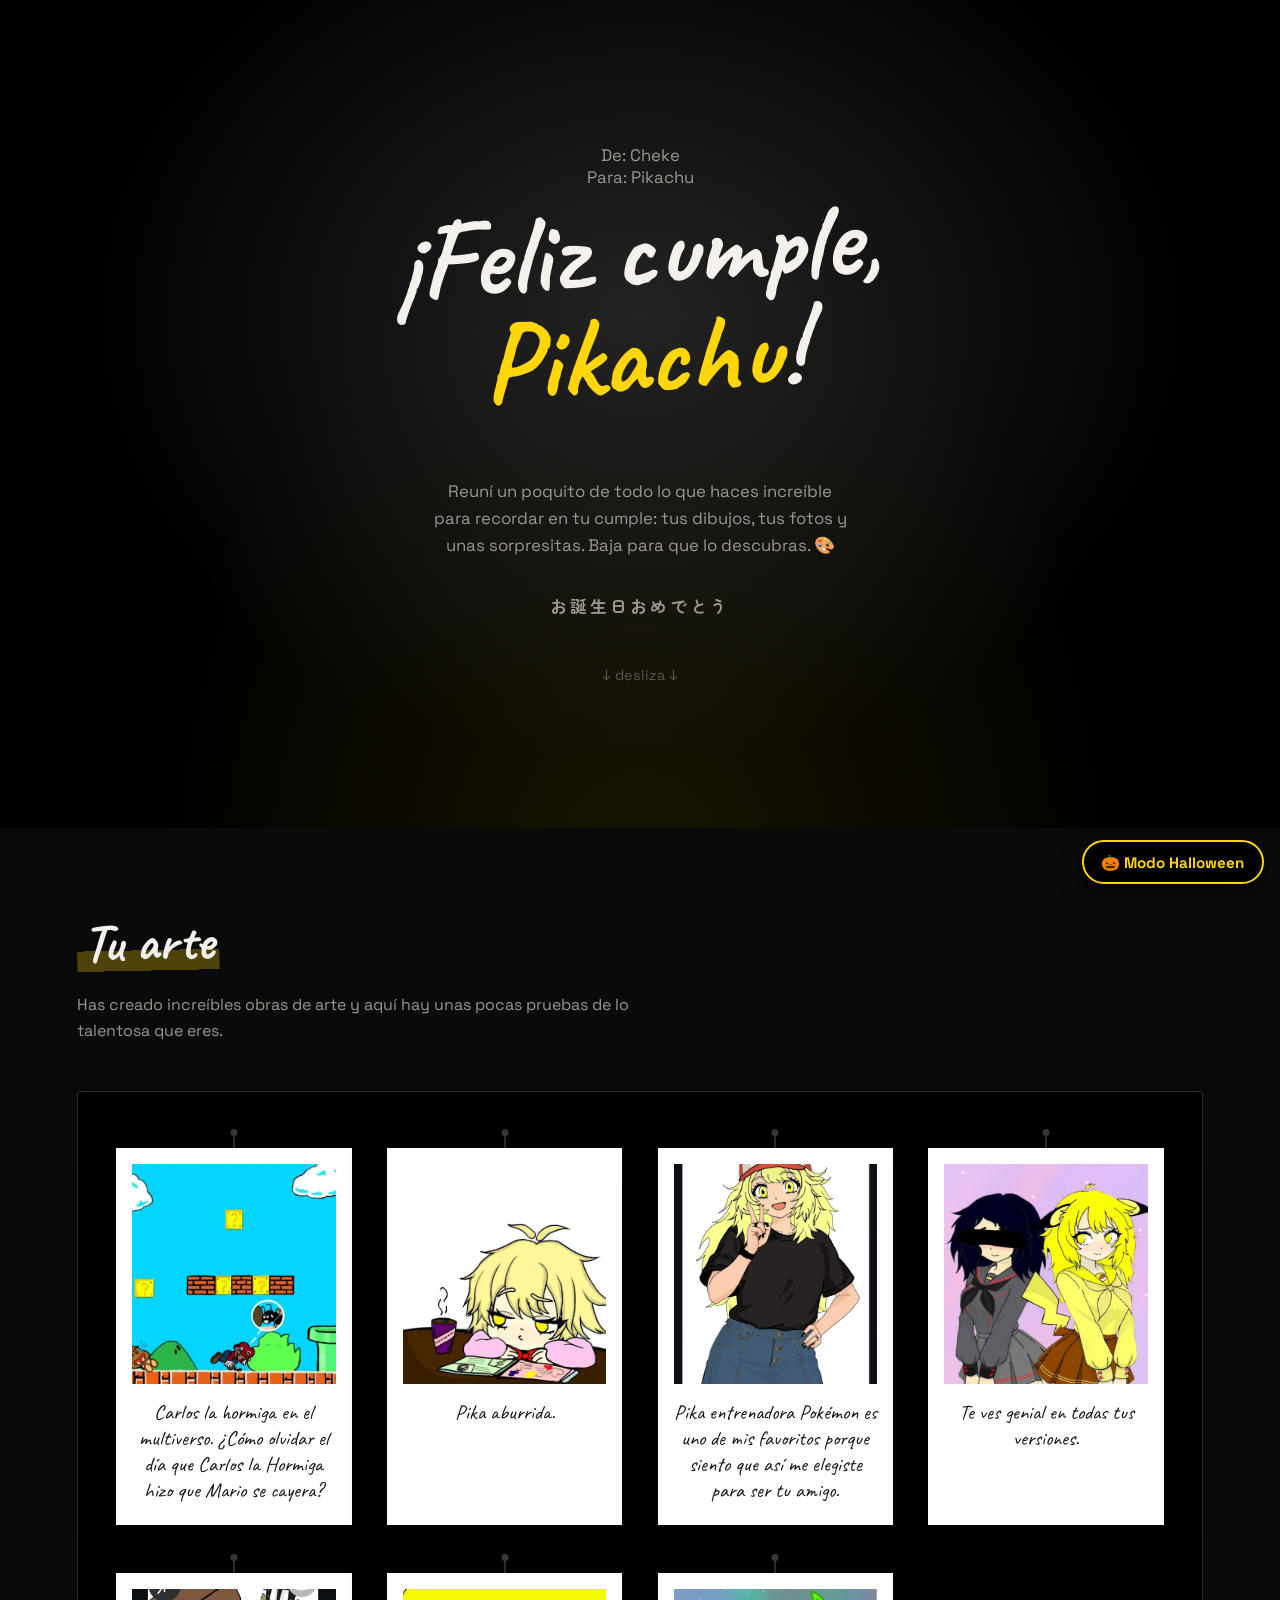
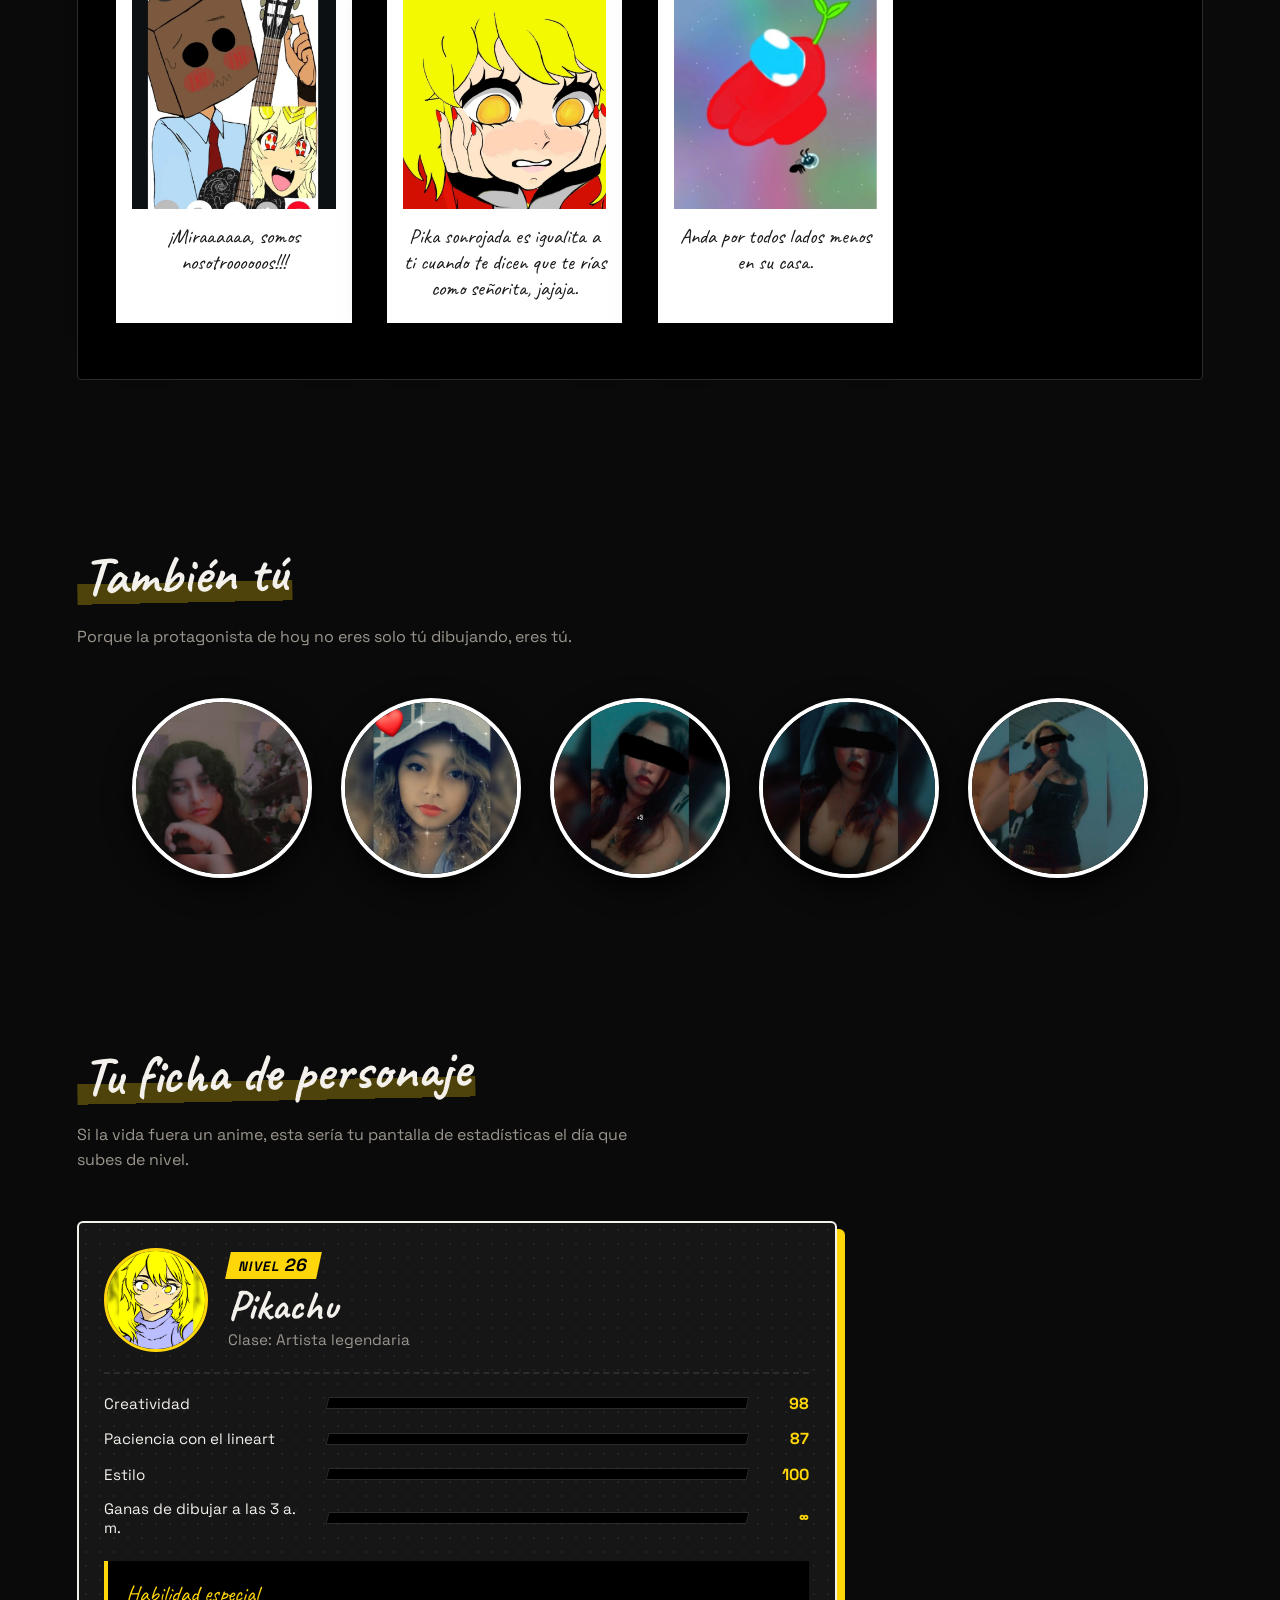
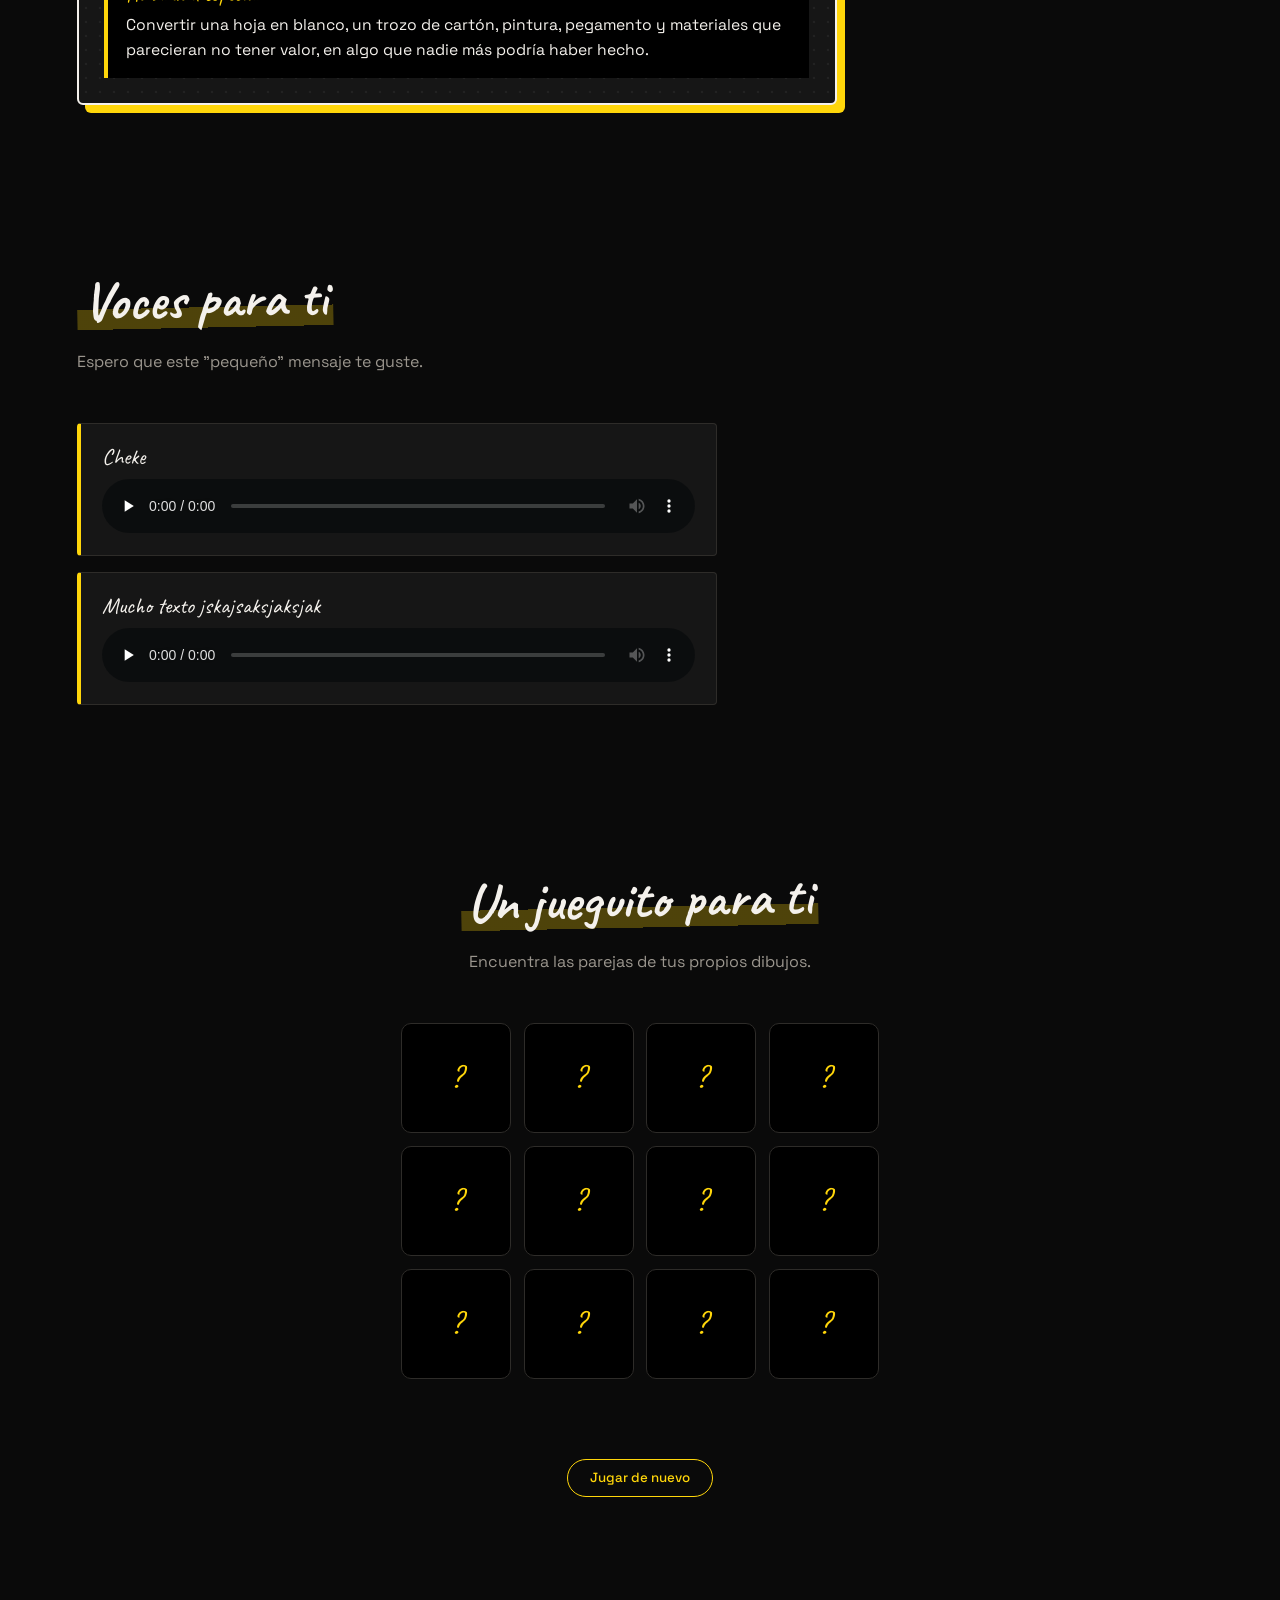
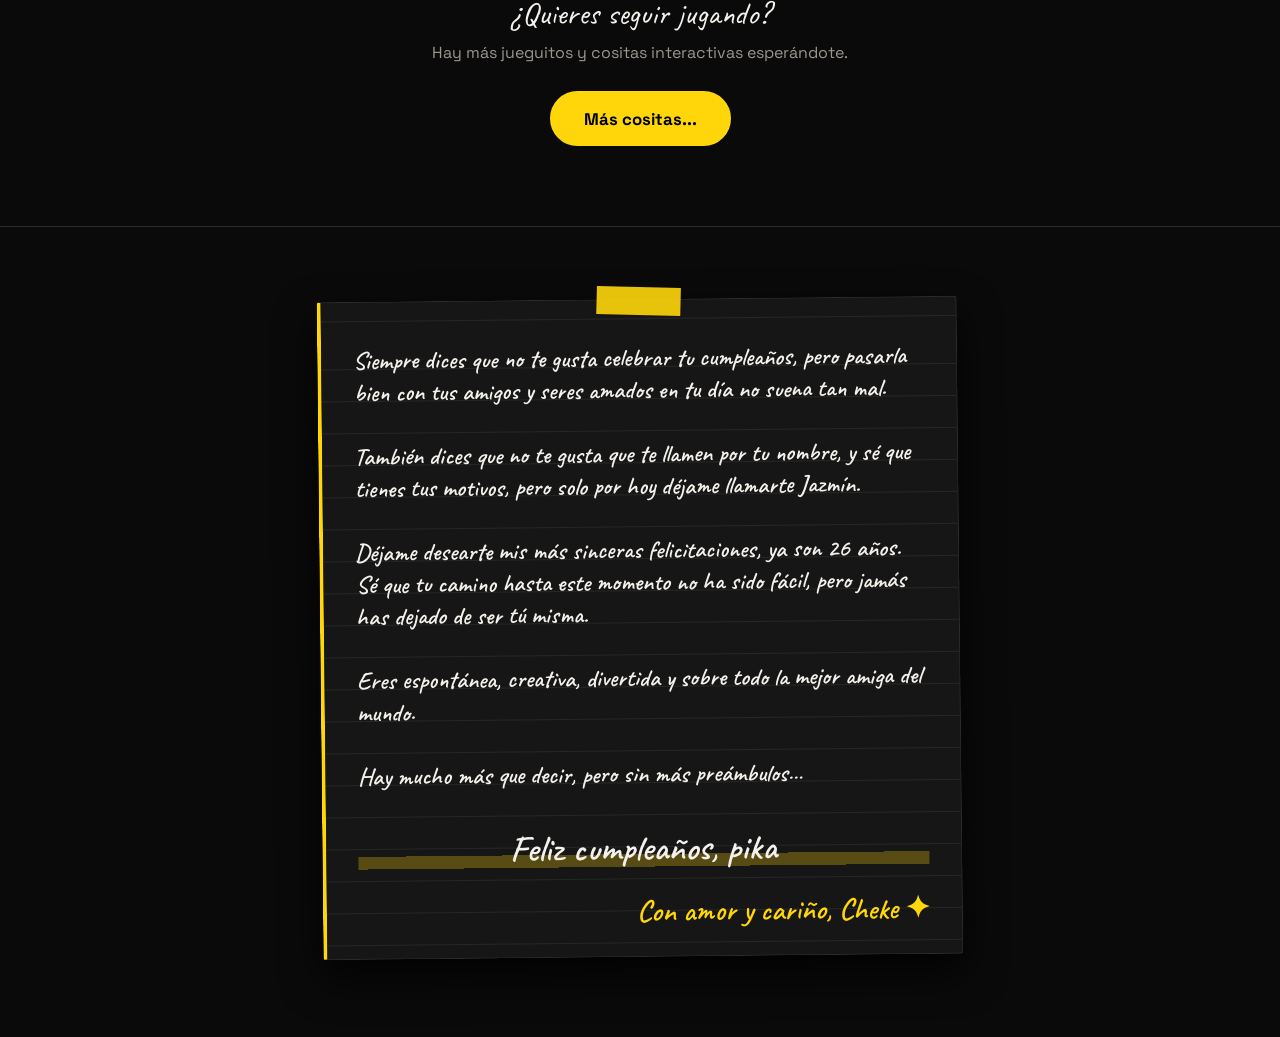
==== commit e6489f9a: "Update index.html" ====
--- a/index.html
+++ b/index.html
@@ -35,7 +35,7 @@
   <div class="eyebrow">De: Cheke <br> Para: Pikachu</div>
   <h1>¡Feliz cumple,<br><span>Pikachu</span>!</h1>
   <svg class="squiggle" viewBox="0 0 220 28"><path d="M2 20 Q 40 2, 70 18 T 140 16 T 218 10"/></svg>
-  <p class="subt">Reuní un poquito de todo lo que haces increíble: tus dibujos,
+  <p class="subt">Reuní un poquito de todo lo que haces increíble para recordar en tu cumple: tus dibujos,
     tus fotos y unas sorpresitas. Baja para que lo descubras. 🎨</p>
   <div class="jp" lang="ja">お誕生日おめでとう</div>
   <p class="solo-halloween">…y cumples años en el mes más misterioso del año 🎃</p>
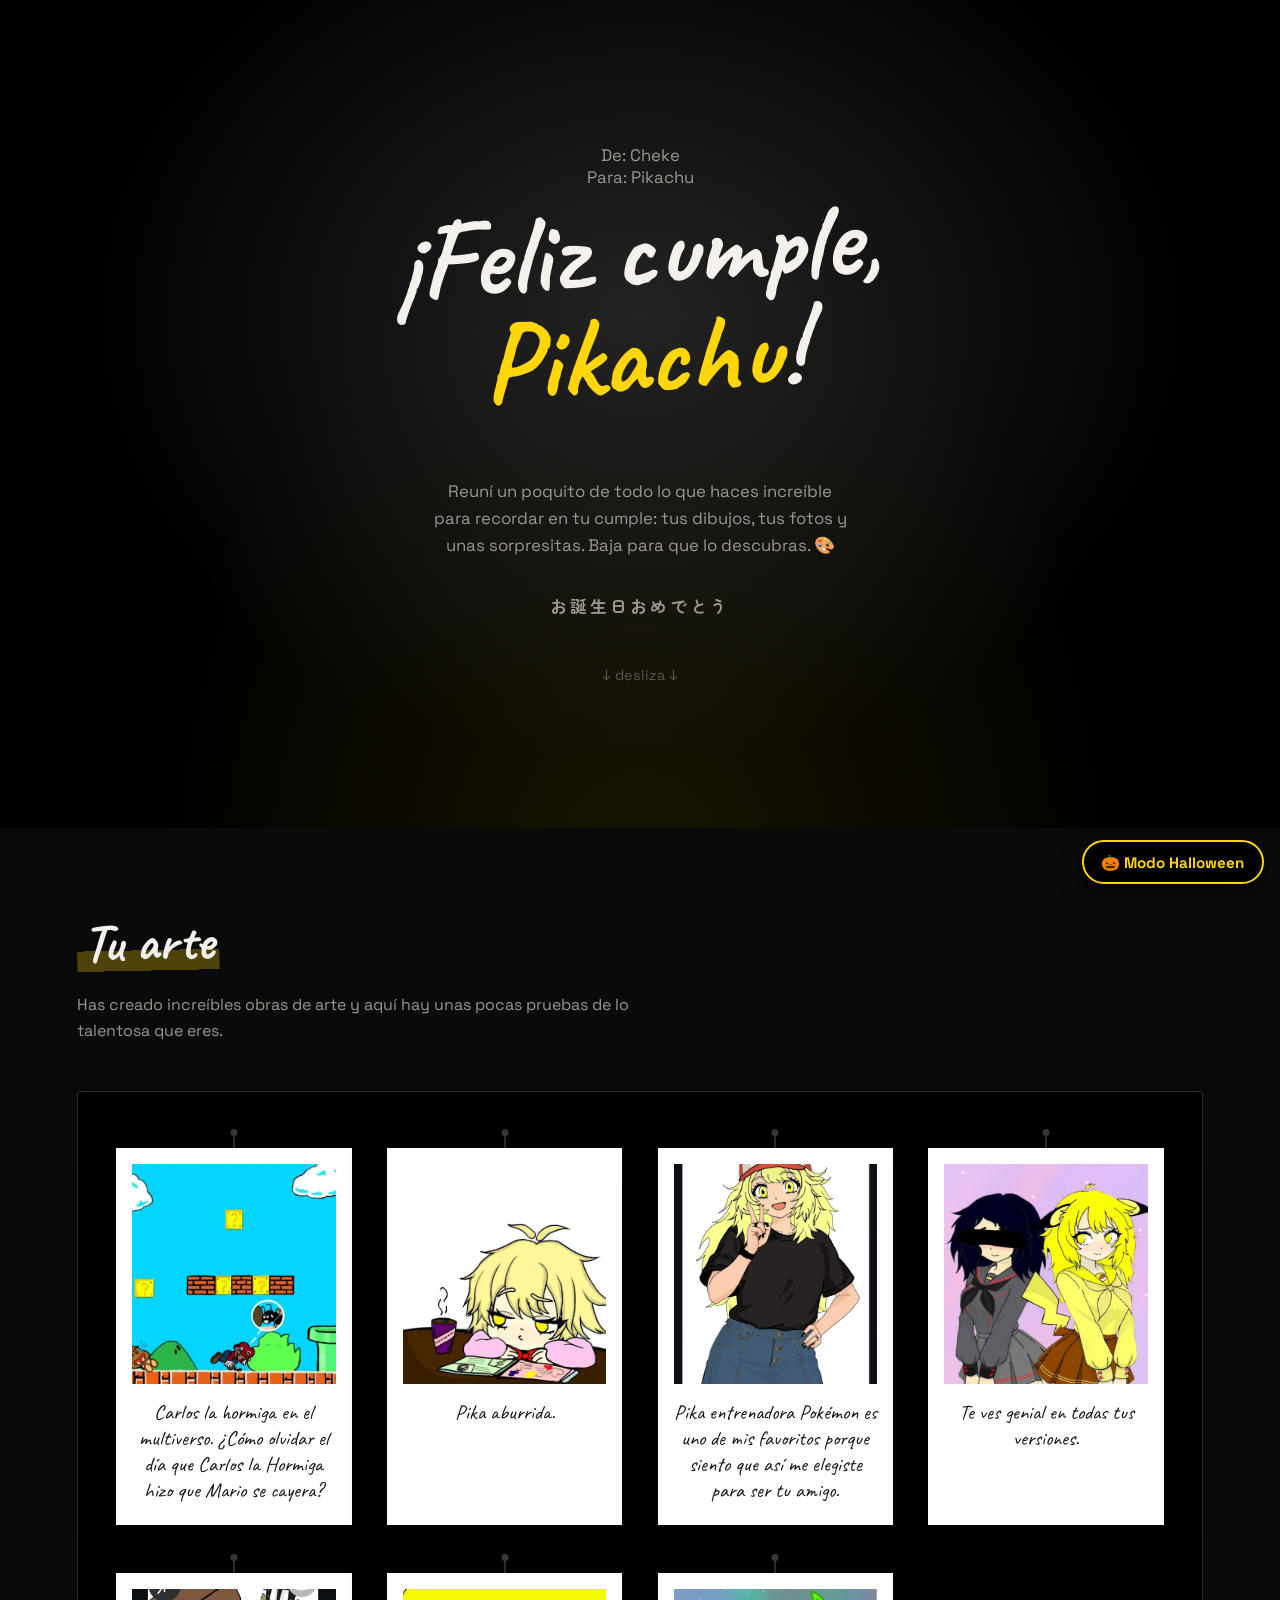
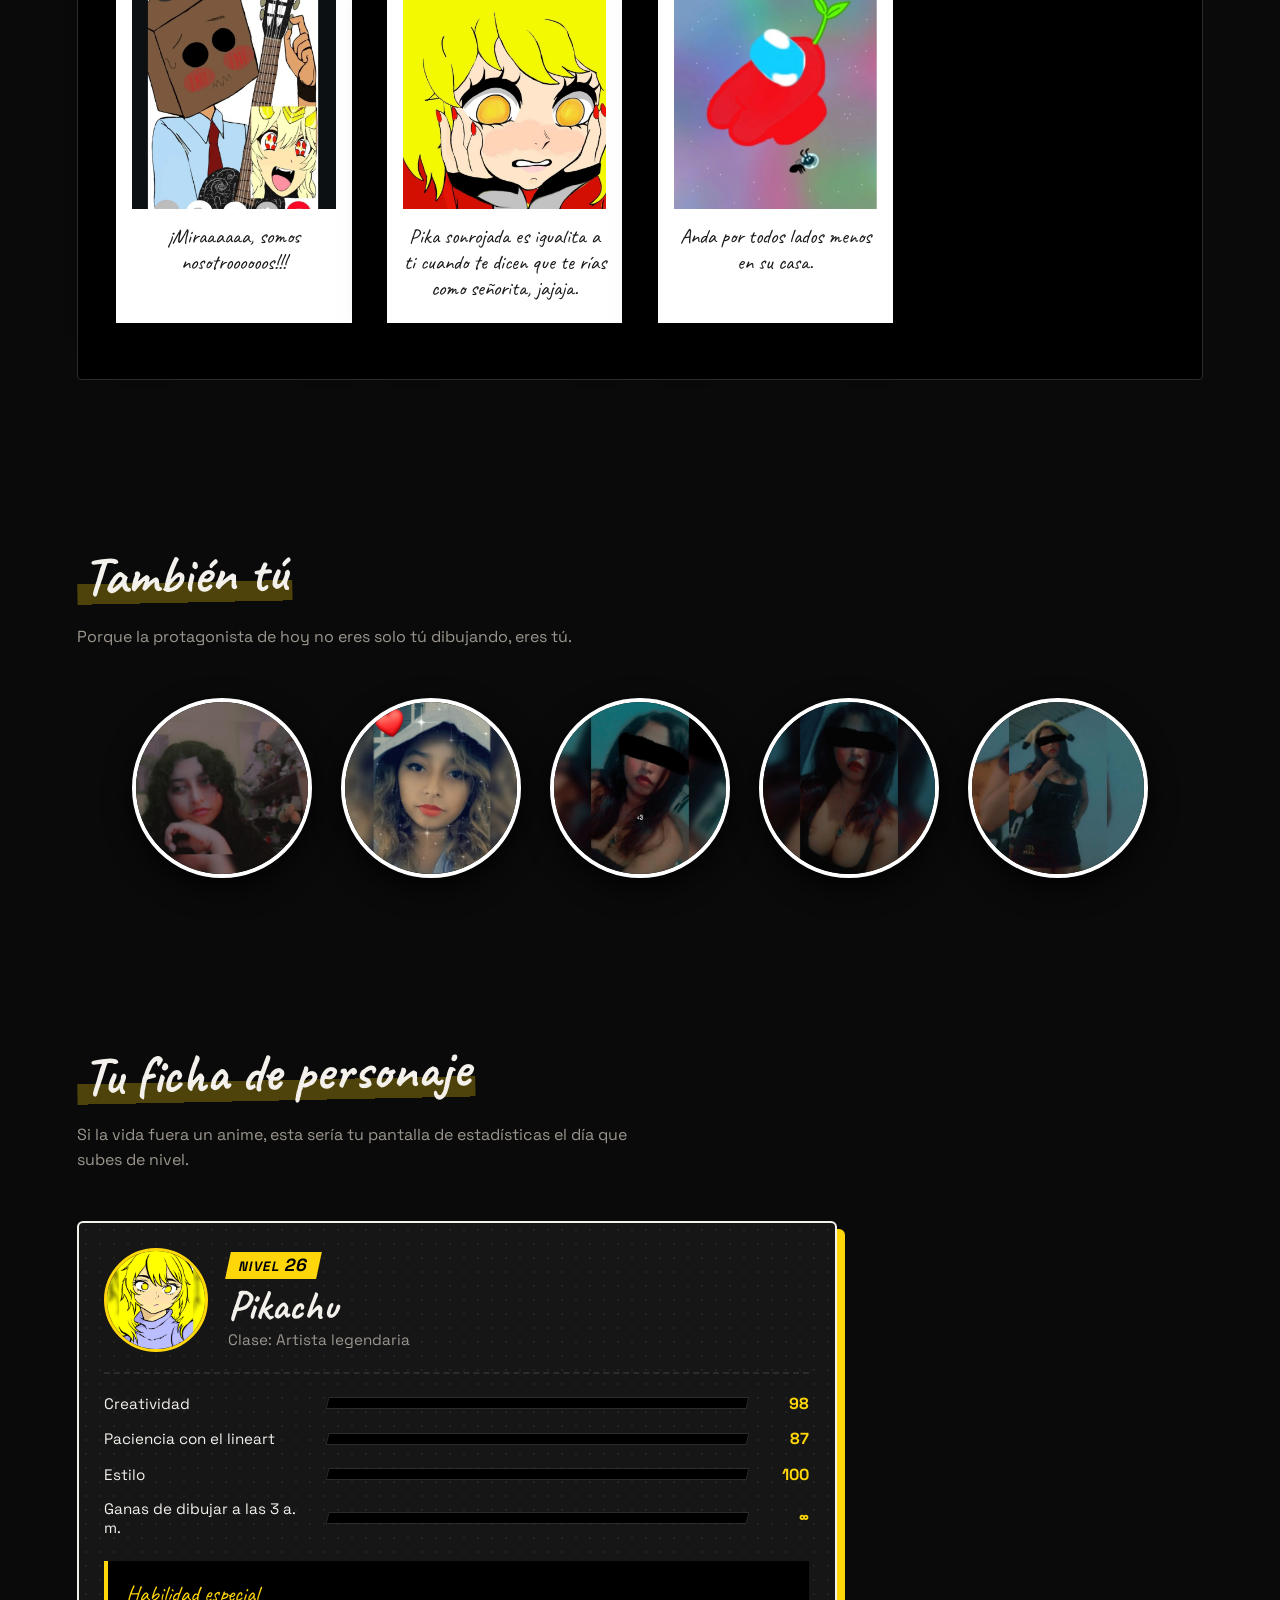
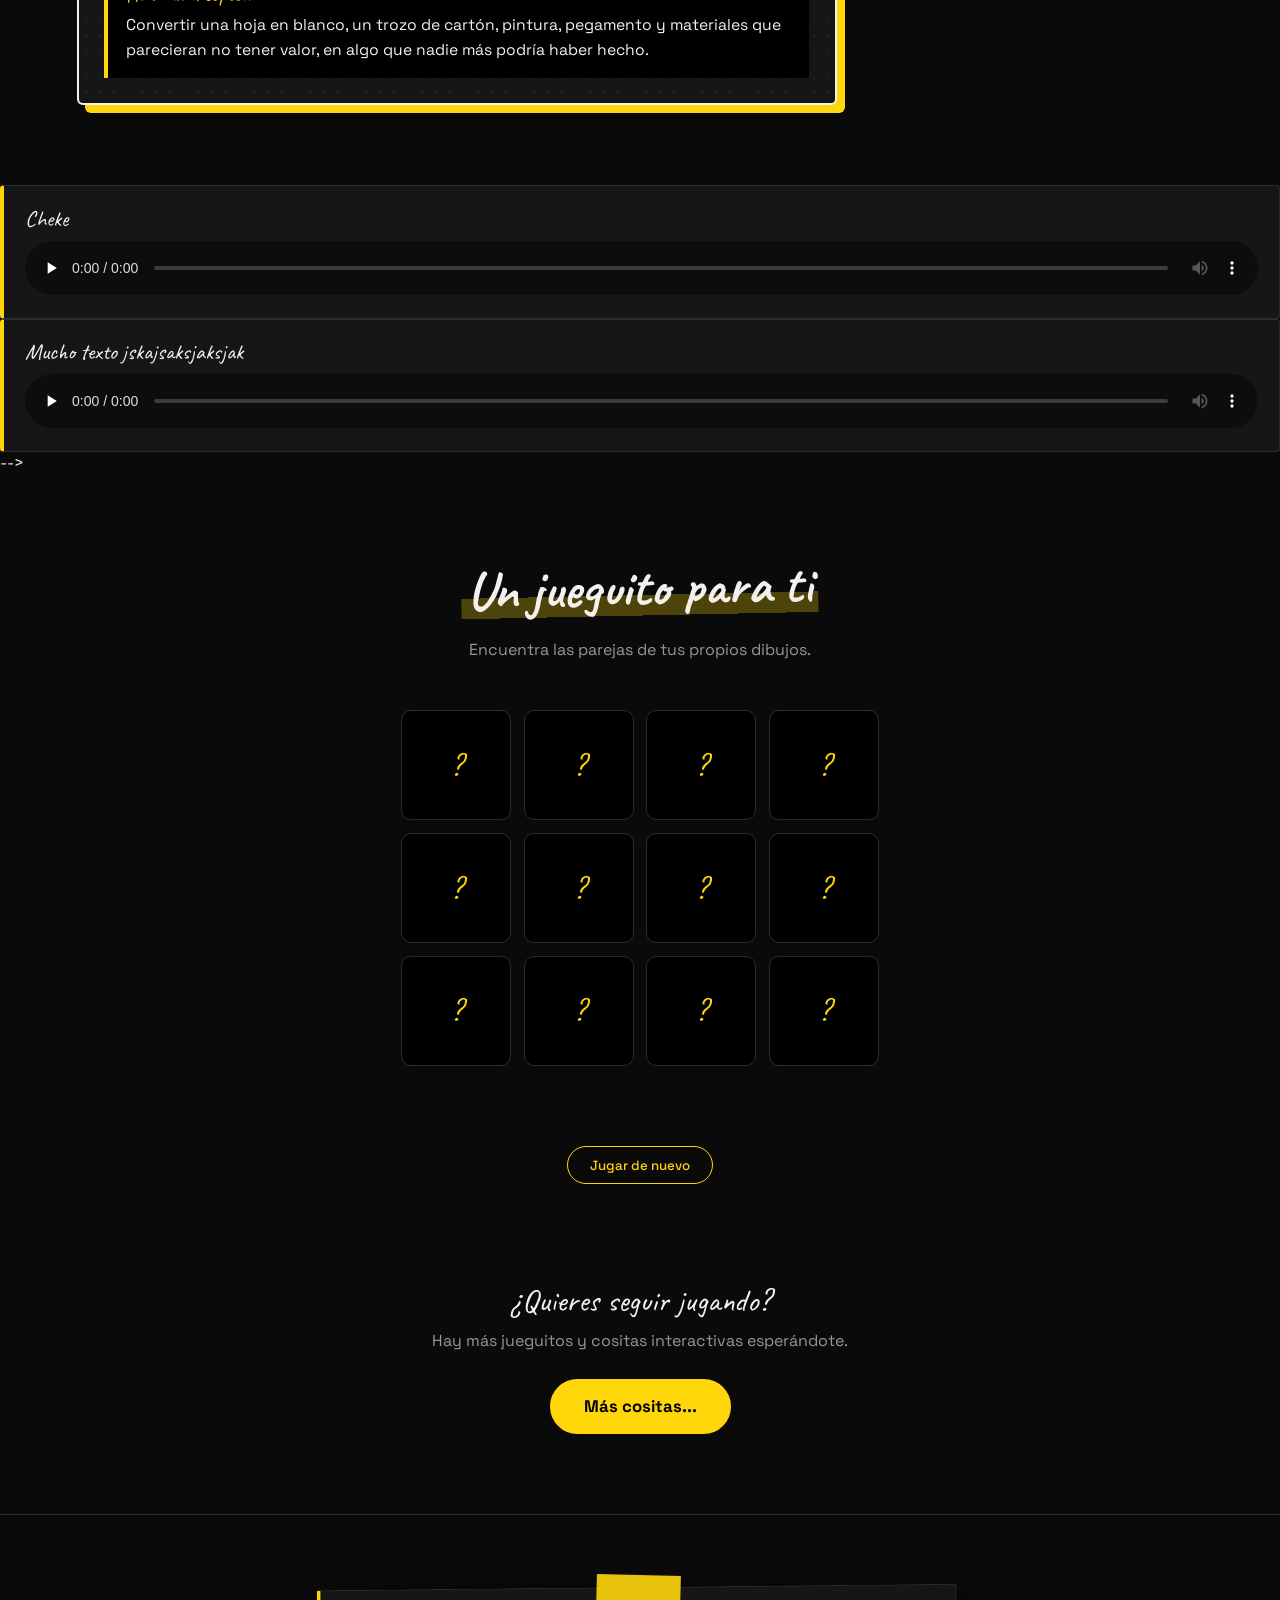
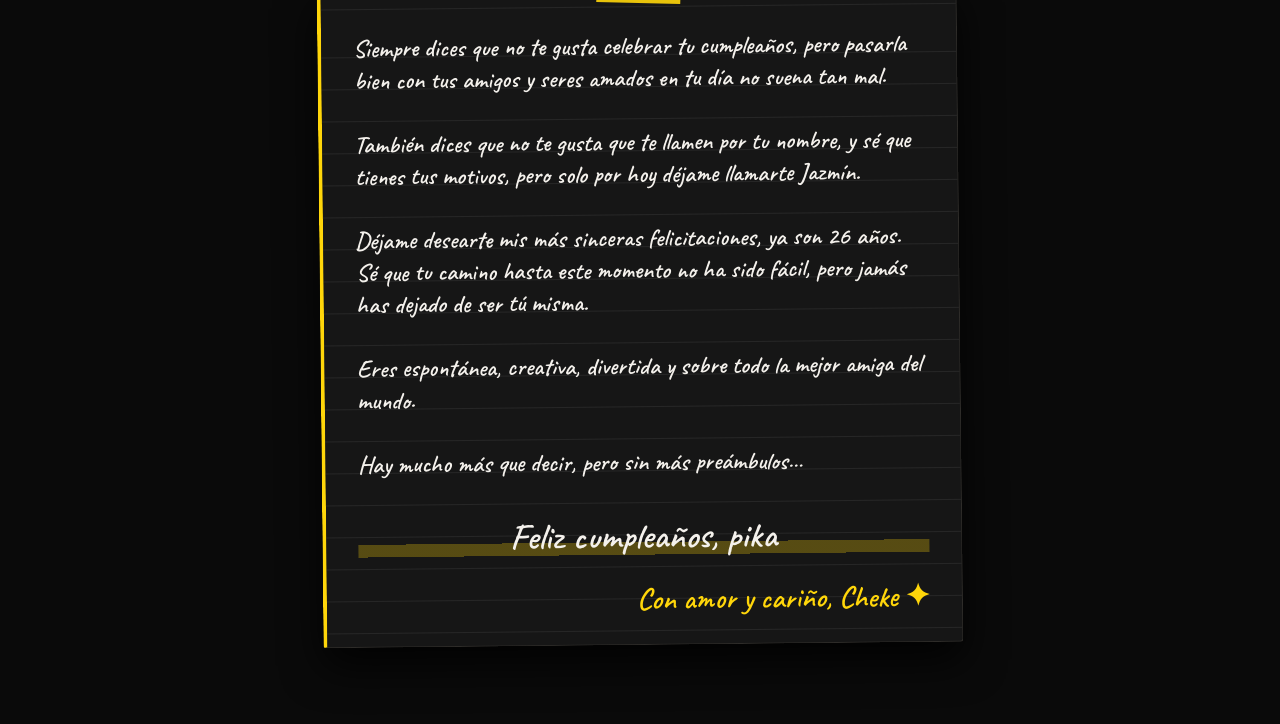
==== commit bf1d0ee8: "Actualizar index.html" ====
--- a/index.html
+++ b/index.html
@@ -229,7 +229,7 @@
      MENSAJE" y pégalo antes de </div>. Cambia el nombre y el
      "src" del audio.
      ============================================================ -->
-<section id="mensajes">
+<!-- <section id="mensajes">
   <h2 class="titulo-seccion">Voces para ti</h2>
   <p class="intro-seccion">Espero que este "pequeño" mensaje te guste.</p>
   <div class="lista-mensajes" id="lista-mensajes">
@@ -249,7 +249,7 @@
     <!-- FIN MENSAJE -->
 
   </div>
-</section>
+</section> -->
 
 <!-- ============================================================
      JUEGO DE MEMORIA
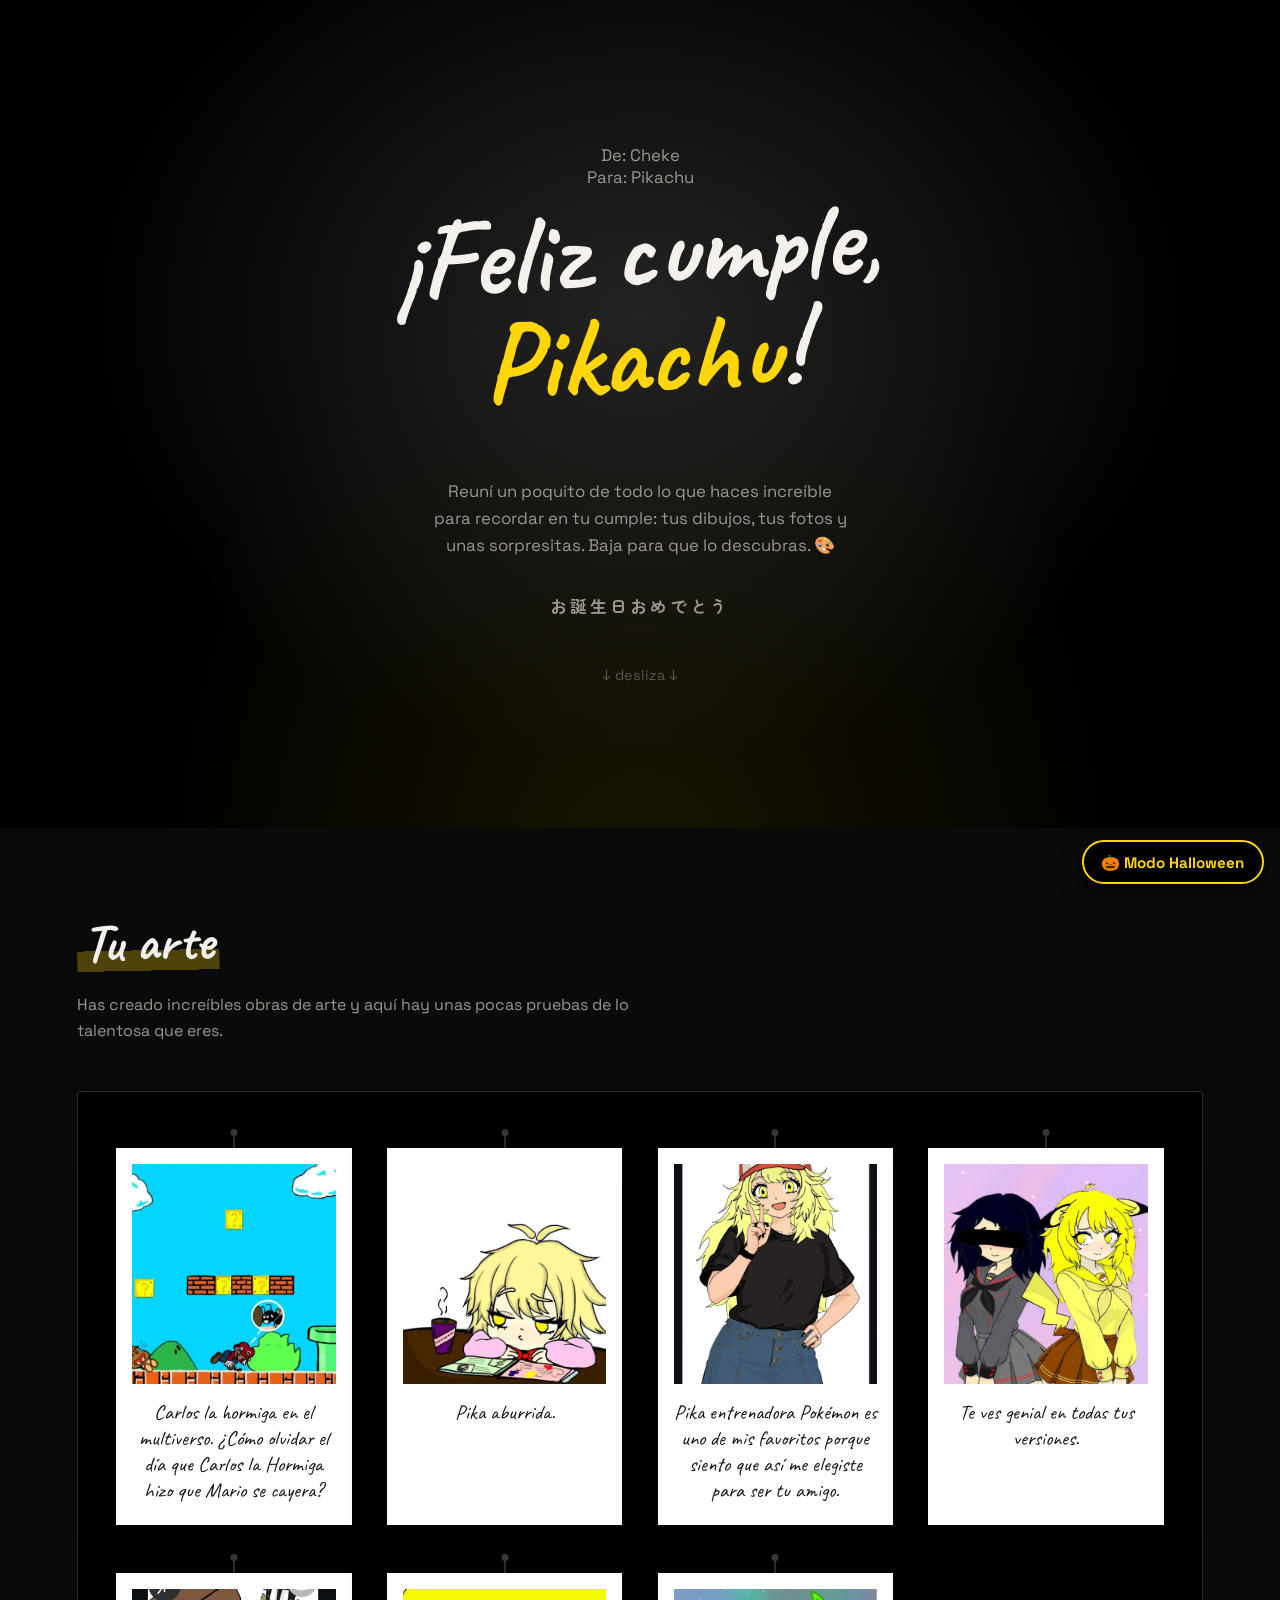
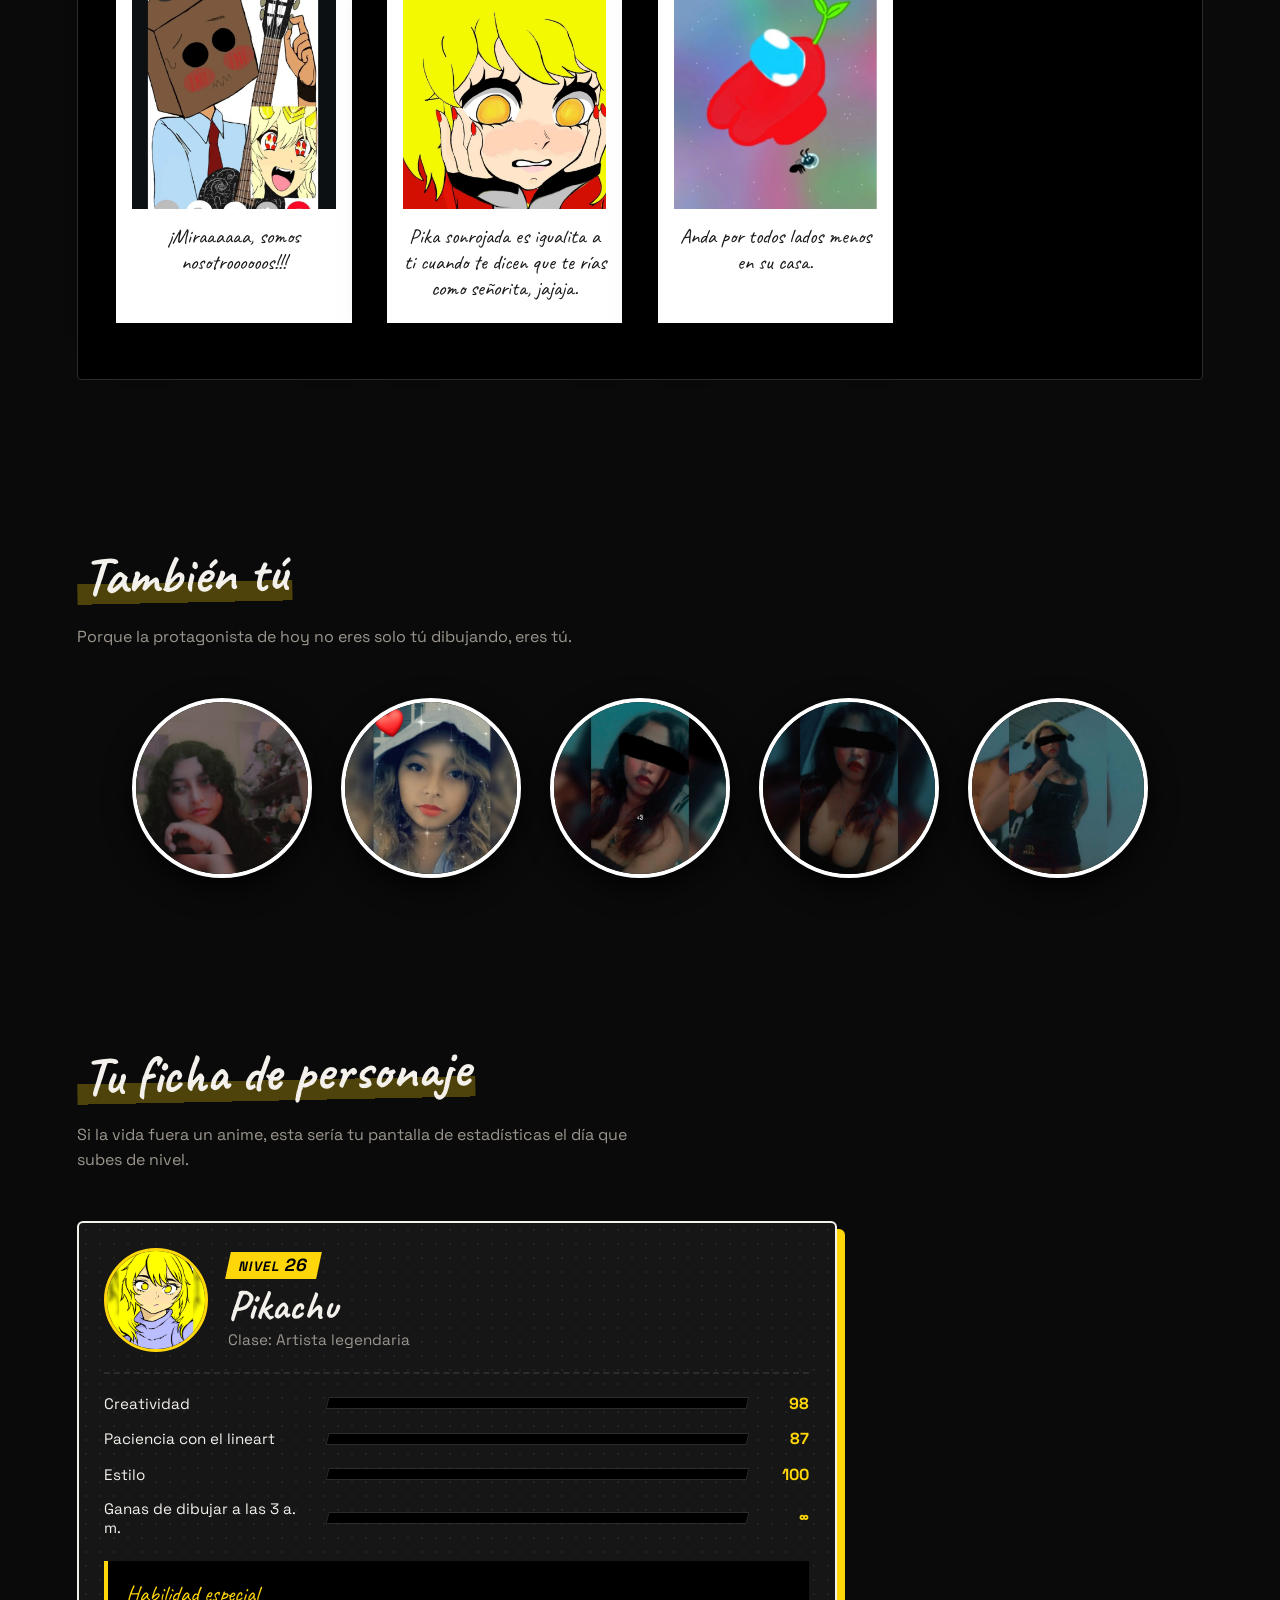
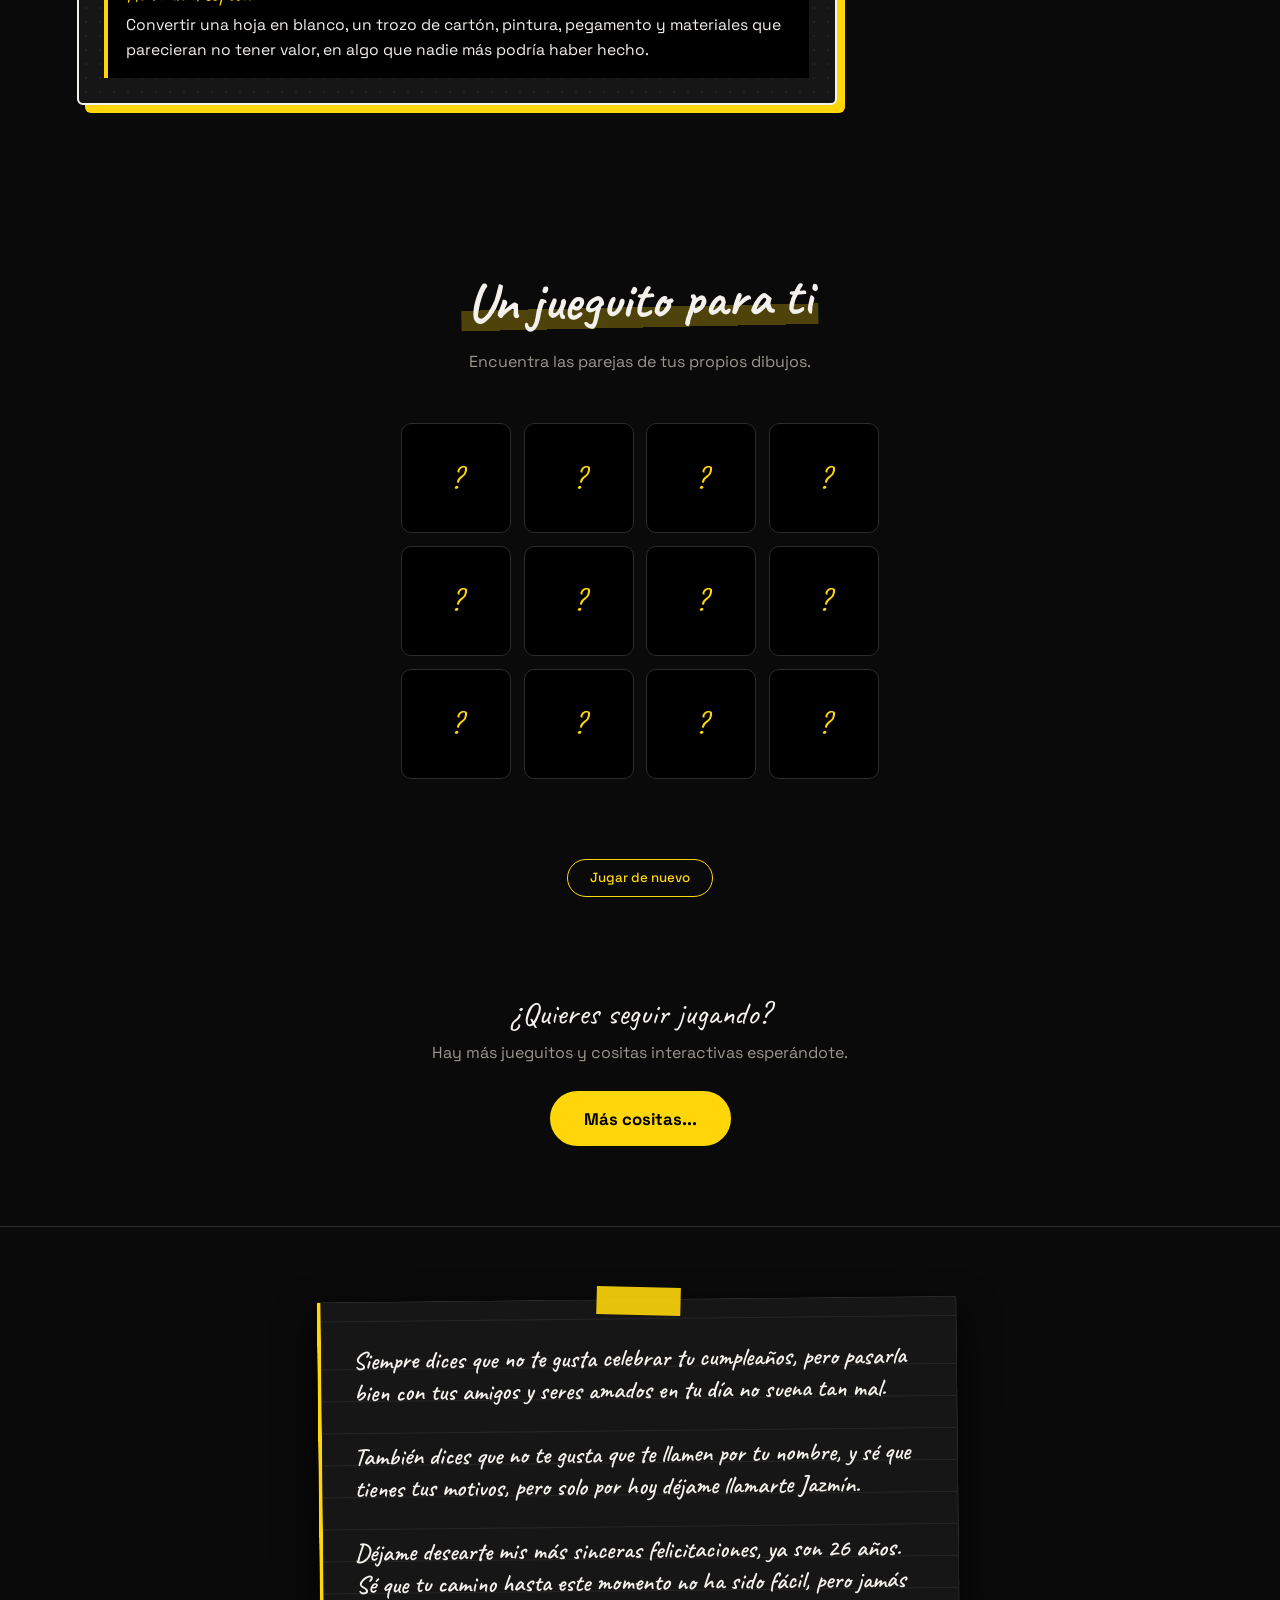
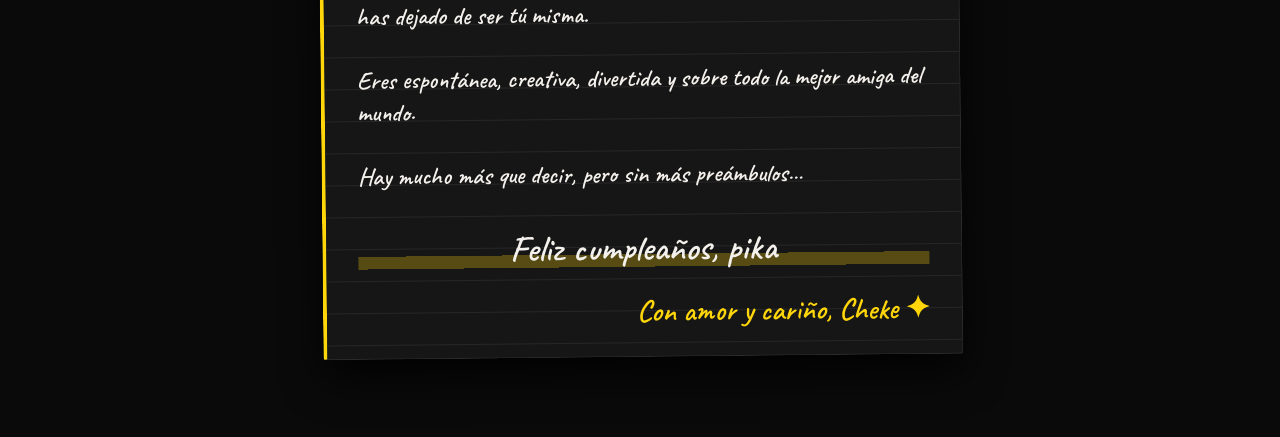
==== commit 22783a37: "Actualizar index.html" ====
--- a/index.html
+++ b/index.html
@@ -229,27 +229,7 @@
      MENSAJE" y pégalo antes de </div>. Cambia el nombre y el
      "src" del audio.
      ============================================================ -->
-<!-- <section id="mensajes">
-  <h2 class="titulo-seccion">Voces para ti</h2>
-  <p class="intro-seccion">Espero que este "pequeño" mensaje te guste.</p>
-  <div class="lista-mensajes" id="lista-mensajes">
-
-    <!-- INICIO MENSAJE -->
-    <div class="mensaje-audio">
-      <p class="quien">Cheke</p>
-      <audio controls preload="none" src="audios/cheke.mp3"></audio>
-    </div>
-    <!-- FIN MENSAJE -->
-
-    <!-- INICIO MENSAJE -->
-    <div class="mensaje-audio">
-      <p class="quien">Mucho texto jskajsaksjaksjak</p>
-      <audio controls preload="none" src="audios/cheke.2.mp3"></audio>
-    </div>
-    <!-- FIN MENSAJE -->
-
-  </div>
-</section> -->
+
 
 <!-- ============================================================
      JUEGO DE MEMORIA
